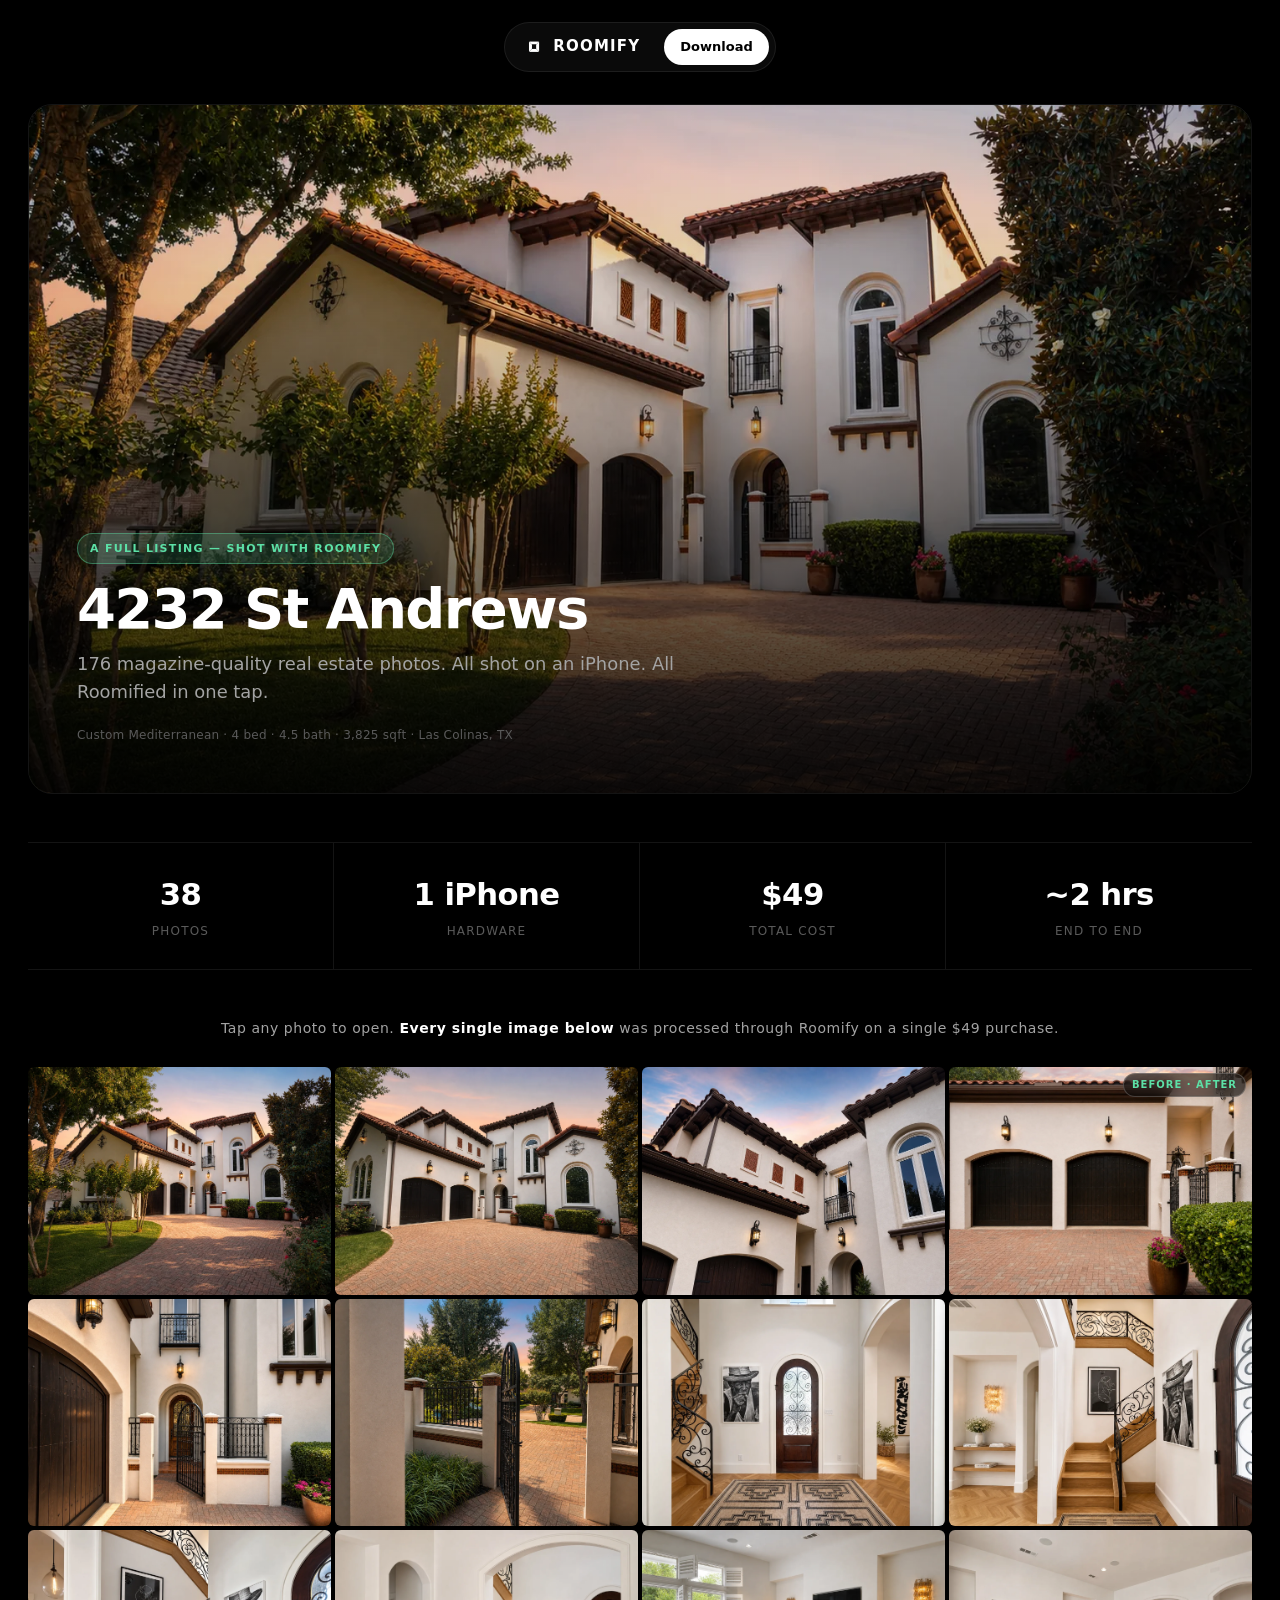
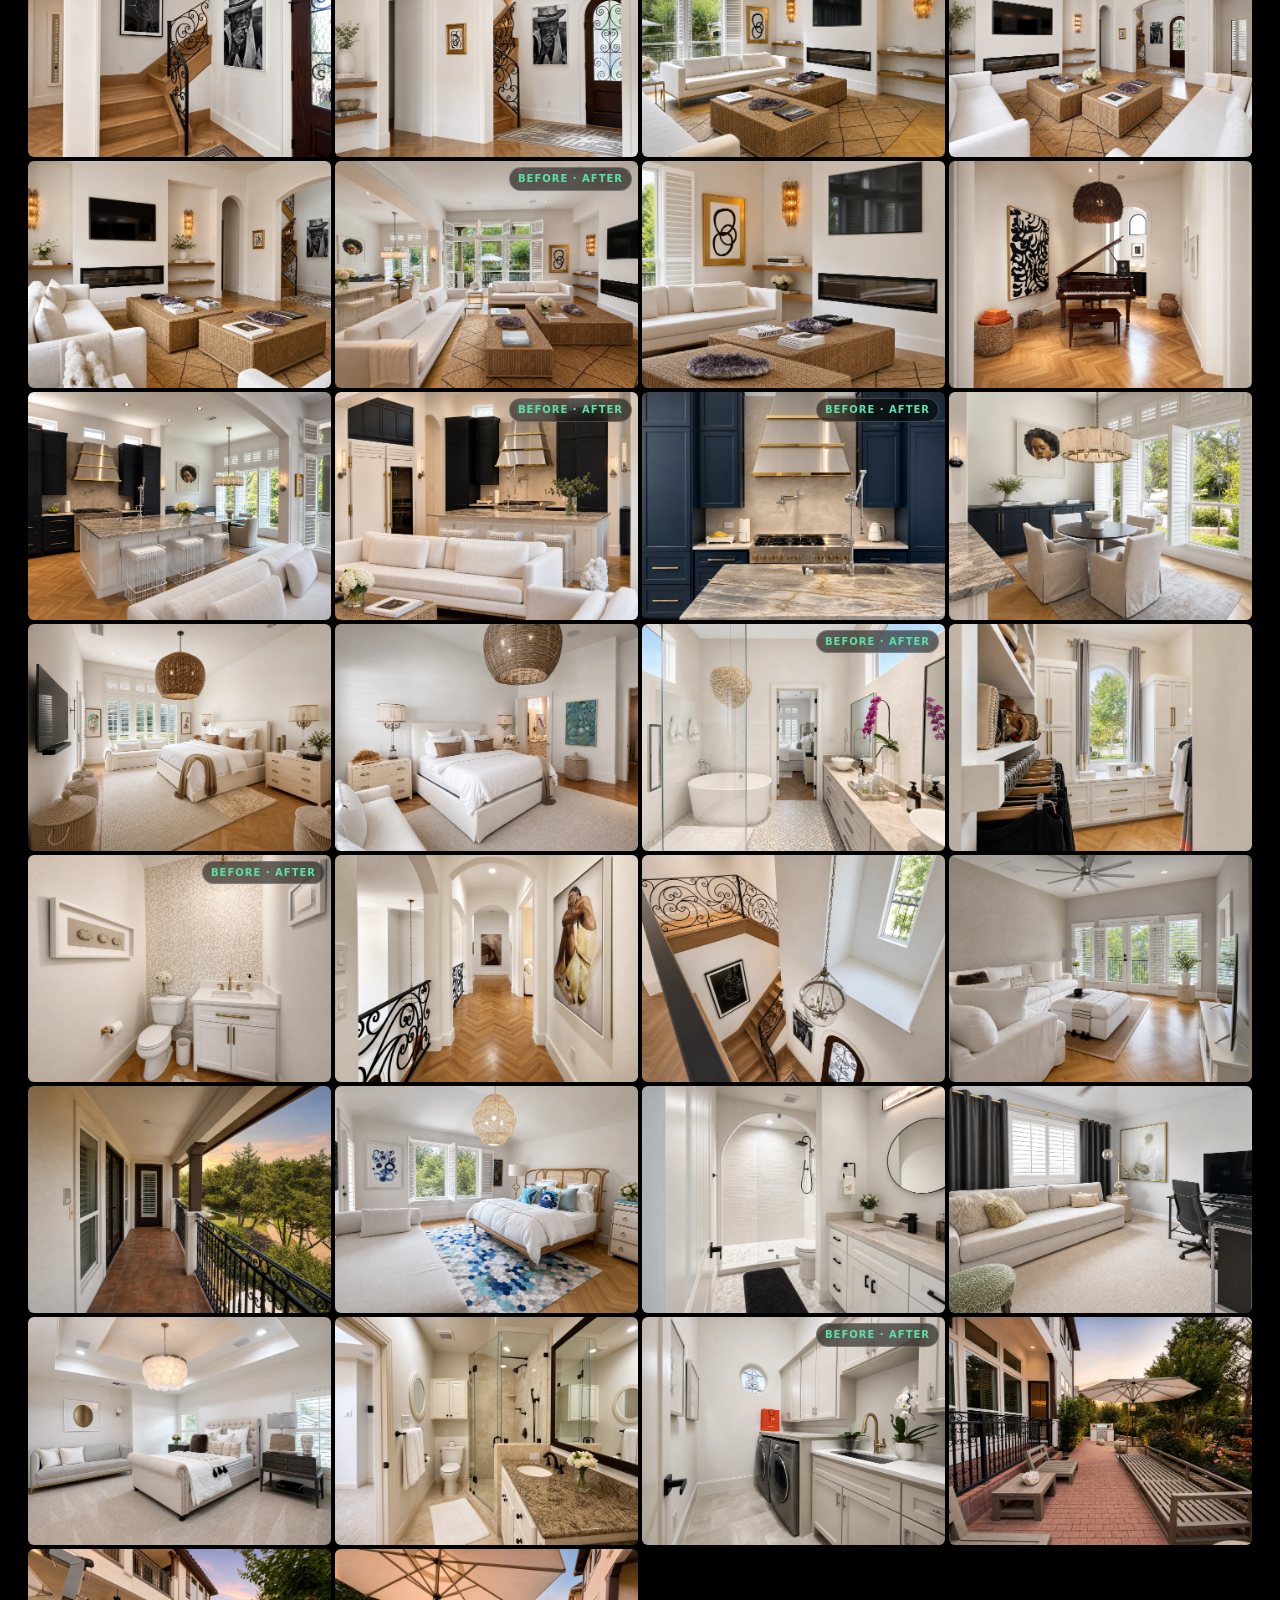
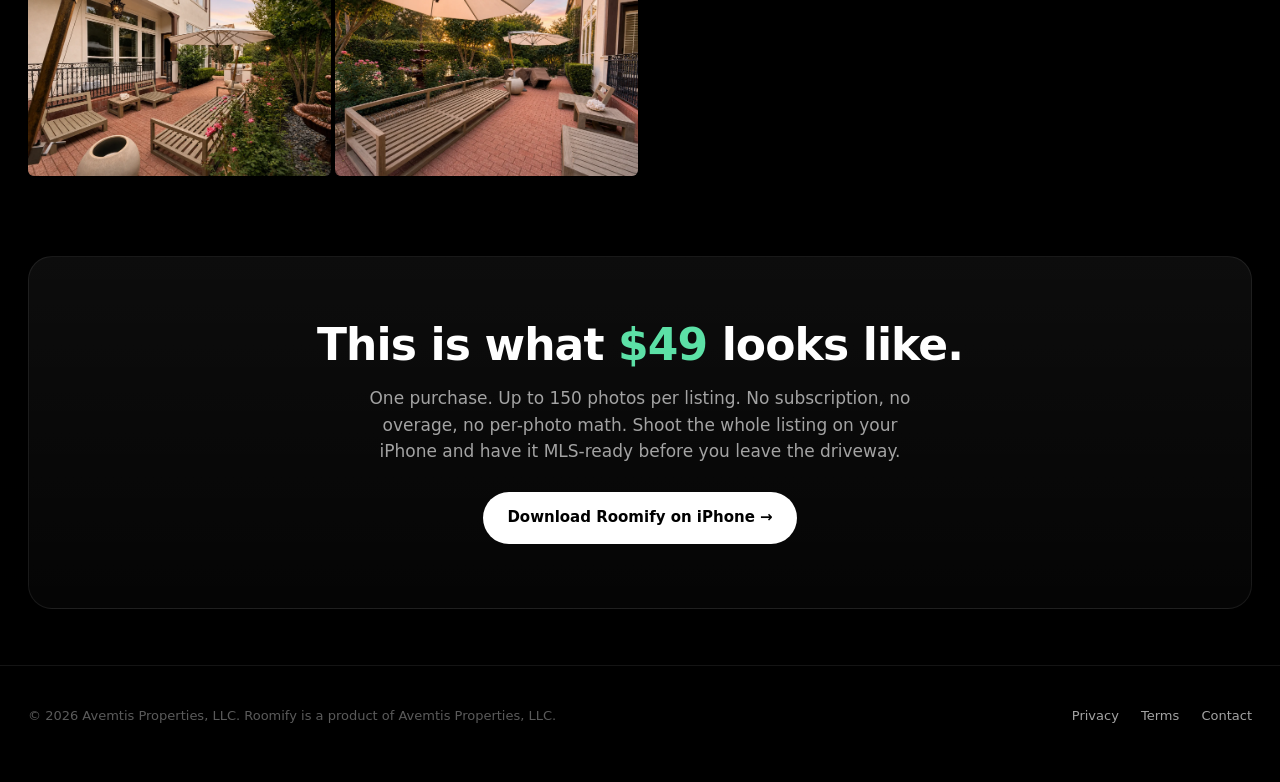
==== 4232-st-andrews.html @ d2cc0145 "4232 St Andrews hero → IMG_0754 (first exterior, daytime)" ====
<!doctype html>
<html lang="en">
<head>
<meta charset="utf-8" />
<meta name="viewport" content="width=device-width, initial-scale=1, viewport-fit=cover" />
<title>4232 St Andrews — A full listing shot with Roomify</title>
<meta name="description" content="38 magazine-quality real estate photos of 4232 St Andrews Boulevard in Las Colinas, Texas — all shot on an iPhone and Roomified in one tap." />
<link rel="icon" type="image/png" sizes="192x192" href="/favicon.png" />
<link rel="apple-touch-icon" sizes="180x180" href="/apple-touch-icon.png" />

<style>
  :root {
    --bg: #000000;
    --bg-card: #0c0c0c;
    --text: #ffffff;
    --text-muted: #a3a3a3;
    --text-subtle: #5a5a5a;
    --border: rgba(255, 255, 255, 0.08);
    --accent: #5ce0a6;
  }
  * { box-sizing: border-box; margin: 0; padding: 0; }
  html, body {
    background: var(--bg);
    color: var(--text);
    font-family: -apple-system, BlinkMacSystemFont, "SF Pro Text", "Helvetica Neue", system-ui, sans-serif;
    -webkit-font-smoothing: antialiased;
    line-height: 1.55;
  }
  .container { max-width: 1280px; margin: 0 auto; padding: 0 28px; }

  .nav-wrap { padding-top: 22px; display: flex; justify-content: center; }
  .nav-pill {
    display: inline-flex; align-items: center; gap: 24px;
    padding: 6px 6px 6px 18px;
    background: rgba(15, 15, 15, 0.7);
    border: 1px solid var(--border);
    border-radius: 999px;
    backdrop-filter: blur(24px);
    -webkit-backdrop-filter: blur(24px);
  }
  .brand {
    display: inline-flex; align-items: center; gap: 8px;
    font-size: 15px; font-weight: 700; letter-spacing: 0.08em;
    color: var(--text); text-decoration: none;
  }
  .brand img { width: 22px; height: 22px; display: block; }
  .nav-cta {
    background: var(--text); color: #000;
    text-decoration: none; font-size: 13px; font-weight: 600;
    padding: 8px 16px; border-radius: 999px;
    transition: opacity 0.15s ease;
  }
  .nav-cta:hover { opacity: 0.85; }

  /* Hero */
  .hero {
    position: relative;
    margin-top: 32px;
    border-radius: 24px;
    overflow: hidden;
    border: 1px solid var(--border);
  }
  .hero-image {
    width: 100%;
    aspect-ratio: 16 / 9;
    object-fit: cover;
    display: block;
  }
  .hero-overlay {
    position: absolute;
    inset: 0;
    background: linear-gradient(180deg, rgba(0,0,0,0.10) 30%, rgba(0,0,0,0.90) 100%);
    display: flex;
    flex-direction: column;
    justify-content: flex-end;
    padding: 48px;
  }
  .hero-badge {
    display: inline-flex;
    align-items: center;
    gap: 6px;
    padding: 6px 12px;
    background: rgba(92, 224, 166, 0.15);
    border: 1px solid rgba(92, 224, 166, 0.4);
    border-radius: 999px;
    font-size: 11px;
    font-weight: 700;
    letter-spacing: 0.12em;
    color: var(--accent);
    margin-bottom: 16px;
    width: max-content;
    text-transform: uppercase;
  }
  .hero h1 {
    font-size: clamp(32px, 5vw, 56px);
    font-weight: 700;
    letter-spacing: -0.03em;
    line-height: 1.05;
    margin-bottom: 12px;
  }
  .hero-sub {
    font-size: clamp(15px, 1.4vw, 18px);
    color: var(--text-muted);
    max-width: 640px;
    margin-bottom: 4px;
  }
  .hero-credit {
    font-size: 12px;
    color: var(--text-subtle);
    margin-top: 16px;
    letter-spacing: 0.02em;
  }

  /* Stats strip */
  .stats {
    display: grid;
    grid-template-columns: repeat(4, 1fr);
    gap: 0;
    margin: 48px 0;
    border-top: 1px solid var(--border);
    border-bottom: 1px solid var(--border);
  }
  .stat {
    padding: 28px 16px;
    text-align: center;
    border-right: 1px solid var(--border);
  }
  .stat:last-child { border-right: 0; }
  .stat-value {
    font-size: clamp(22px, 2.4vw, 32px);
    font-weight: 700;
    letter-spacing: -0.02em;
    margin-bottom: 4px;
  }
  .stat-label {
    font-size: 12px;
    color: var(--text-subtle);
    text-transform: uppercase;
    letter-spacing: 0.1em;
  }

  /* Intro line above the grid */
  .grid-intro {
    text-align: center;
    margin: 0 0 28px;
    color: var(--text-muted);
    font-size: 14px;
    letter-spacing: 0.04em;
  }
  .grid-intro strong { color: var(--text); }

  /* Photo grid — one big grid, no section dividers */
  .grid {
    display: grid;
    grid-template-columns: repeat(auto-fill, minmax(280px, 1fr));
    gap: 4px;
  }
  .photo {
    position: relative;
    overflow: hidden;
    border-radius: 6px;
    cursor: pointer;
    background: var(--bg-card);
  }
  .photo img {
    width: 100%;
    aspect-ratio: 4 / 3;
    object-fit: cover;
    display: block;
    transition: transform 0.4s ease;
  }
  .photo:hover img { transform: scale(1.03); }
  /* "Has paired before" badge — top-right corner, only on tiles whose
     after maps to a BEFORE in the manifest. Subtle but readable. */
  .photo .pair-badge {
    position: absolute;
    top: 6px;
    right: 6px;
    display: inline-flex;
    align-items: center;
    gap: 3px;
    padding: 3px 8px;
    background: rgba(0, 0, 0, 0.55);
    backdrop-filter: blur(10px);
    -webkit-backdrop-filter: blur(10px);
    border: 1px solid rgba(255, 255, 255, 0.20);
    border-radius: 999px;
    font-size: 10px;
    font-weight: 700;
    letter-spacing: 0.10em;
    color: var(--accent);
    text-transform: uppercase;
    pointer-events: none;
  }

  /* Lightbox side-by-side layout — each photo fills its 50% half of
     the viewport without arbitrary height caps. On desktop side-by-side;
     stacked top/bottom on mobile (handled in the @media block). */
  .lightbox-pair {
    display: flex;
    gap: 6px;
    width: 100vw;
    height: 100vh;
    padding: 12px 64px;        /* horizontal padding leaves room for prev/next */
    box-sizing: border-box;
    align-items: center;
    justify-content: center;
  }
  .lightbox-pair > .side {
    position: relative;
    flex: 1;
    min-width: 0;
    height: 100%;
    display: flex;
    align-items: center;
    justify-content: center;
    /* Defensive: prevents any oversized inner img from overflowing into
       its neighbor's half (the actual bug Jose hit). */
    overflow: hidden;
  }
  .lightbox-pair img {
    max-width: 100%;
    max-height: 100%;
    width: auto;
    height: auto;
    object-fit: contain;
    display: block;
  }
  .lightbox-pair .side-label {
    position: absolute;
    top: 24px;
    left: 50%;
    transform: translateX(-50%);
    padding: 5px 14px;
    border-radius: 999px;
    font-size: 11px;
    font-weight: 700;
    letter-spacing: 0.16em;
    text-transform: uppercase;
    background: rgba(0, 0, 0, 0.75);
    backdrop-filter: blur(10px);
    -webkit-backdrop-filter: blur(10px);
    border: 1px solid rgba(255, 255, 255, 0.18);
    z-index: 2;
  }
  .lightbox-pair .side-label.before { color: #FFD56C; }
  .lightbox-pair .side-label.after  { color: var(--accent); }

  /* CTA bottom card */
  .closing-card {
    margin: 80px 0 56px;
    padding: 64px 32px;
    border-radius: 24px;
    background: linear-gradient(180deg, rgba(255,255,255,0.05) 0%, rgba(255,255,255,0.02) 100%);
    border: 1px solid var(--border);
    text-align: center;
  }
  .closing-card h2 {
    font-size: clamp(28px, 3.6vw, 44px);
    font-weight: 700;
    letter-spacing: -0.02em;
    line-height: 1.1;
    margin-bottom: 16px;
  }
  .closing-card p {
    color: var(--text-muted);
    font-size: 17px;
    max-width: 560px;
    margin: 0 auto 28px;
  }
  .closing-card .price { color: var(--accent); }
  .closing-card .download-btn {
    display: inline-flex;
    align-items: center;
    gap: 10px;
    padding: 14px 24px;
    background: var(--text);
    color: #000;
    border-radius: 999px;
    text-decoration: none;
    font-weight: 600;
    font-size: 15px;
    transition: opacity 0.15s ease;
  }
  .closing-card .download-btn:hover { opacity: 0.88; }

  /* Lightbox */
  .lightbox {
    position: fixed;
    inset: 0;
    background: rgba(0, 0, 0, 0.96);
    z-index: 100;
    display: none;
    align-items: center;
    justify-content: center;
    flex-direction: column;
  }
  .lightbox.open { display: flex; }
  /* Scoped to the single-image #lightbox-img only — without this scoping
     the rule also applied to the imgs inside .lightbox-pair, forcing them
     to render at up to 96vw / 86vh which then overflowed their flex side
     and visually occluded the other image. */
  .lightbox > img {
    max-width: 96vw;
    max-height: 86vh;
    object-fit: contain;
    display: block;
  }
  .lightbox-close {
    position: absolute;
    top: 16px;
    right: 16px;
    width: 40px;
    height: 40px;
    border-radius: 50%;
    background: rgba(255, 255, 255, 0.12);
    border: 0;
    color: var(--text);
    font-size: 24px;
    cursor: pointer;
    line-height: 40px;
    text-align: center;
  }
  .lightbox-nav {
    position: absolute;
    top: 50%;
    transform: translateY(-50%);
    width: 48px;
    height: 48px;
    border-radius: 50%;
    background: rgba(255, 255, 255, 0.12);
    border: 0;
    color: var(--text);
    font-size: 24px;
    cursor: pointer;
    line-height: 48px;
    text-align: center;
  }
  .lightbox-prev { left: 16px; }
  .lightbox-next { right: 16px; }
  .lightbox-counter {
    position: absolute;
    bottom: 24px;
    left: 50%;
    transform: translateX(-50%);
    color: var(--text-subtle);
    font-size: 13px;
    letter-spacing: 0.04em;
  }

  /* Footer */
  footer {
    padding: 40px 0 56px;
    border-top: 1px solid var(--border);
    color: var(--text-subtle);
    font-size: 13px;
    margin-top: 32px;
  }
  .footer-row {
    display: flex;
    justify-content: space-between;
    align-items: center;
    flex-wrap: wrap;
    gap: 16px;
  }
  footer a {
    color: var(--text-muted);
    text-decoration: none;
    margin-left: 18px;
    transition: color 0.15s ease;
  }
  footer a:hover { color: var(--text); }
  footer a:first-of-type { margin-left: 0; }

  @media (max-width: 720px) {
    .container { padding: 0 16px; }
    .hero-overlay { padding: 24px; }
    .stats { grid-template-columns: repeat(2, 1fr); }
    .stat:nth-child(2) { border-right: 0; }
    .stat:nth-child(1), .stat:nth-child(2) { border-bottom: 1px solid var(--border); }
    .grid { grid-template-columns: 1fr 1fr; gap: 2px; }
    /* Stack the lightbox pair on mobile — side-by-side would be too narrow.
       Each photo gets ~half the screen height. */
    .lightbox-pair {
      flex-direction: column;
      gap: 4px;
      padding: 12px 12px;
    }
    .lightbox-pair > .side {
      height: 50%;
      width: 100%;
    }
    .lightbox-pair .side-label { top: 12px; }
    .closing-card { padding: 40px 20px; }
    .footer-row { flex-direction: column; align-items: flex-start; }
    footer a { margin-left: 0; margin-right: 14px; }
  }
</style>
</head>
<body>

<div class="nav-wrap container">
  <nav class="nav-pill">
    <a class="brand" href="/">
      <img src="/assets/logo-white.png" alt="" />
      ROOMIFY
    </a>
    <a class="nav-cta" href="/#download">Download</a>
  </nav>
</div>

<main class="container">

  <section class="hero">
    <img class="hero-image" src="/assets/4232-st-andrews/IMG_0754.webp" alt="4232 St Andrews — Mediterranean front exterior, shot on iPhone and Roomified" />
    <div class="hero-overlay">
      <span class="hero-badge">A full listing — shot with Roomify</span>
      <h1>4232 St Andrews</h1>
      <p class="hero-sub">176 magazine-quality real estate photos. All shot on an iPhone. All Roomified in one tap.</p>
      <p class="hero-credit">
        Custom Mediterranean &middot; 4 bed &middot; 4.5 bath &middot; 3,825 sqft &middot; Las Colinas, TX
      </p>
    </div>
  </section>

  <section class="stats">
    <div class="stat">
      <div class="stat-value">38</div>
      <div class="stat-label">Photos</div>
    </div>
    <div class="stat">
      <div class="stat-value">1 iPhone</div>
      <div class="stat-label">Hardware</div>
    </div>
    <div class="stat">
      <div class="stat-value">$49</div>
      <div class="stat-label">Total cost</div>
    </div>
    <div class="stat">
      <div class="stat-value">~2 hrs</div>
      <div class="stat-label">End to end</div>
    </div>
  </section>

  <p class="grid-intro">
    Tap any photo to open. <strong>Every single image below</strong> was processed through Roomify on a single $49 purchase.
  </p>

  <div class="grid" id="photo-grid"></div>

  <section class="closing-card">
    <h2>This is what <span class="price">$49</span> looks like.</h2>
    <p>One purchase. Up to 150 photos per listing. No subscription, no overage, no per-photo math. Shoot the whole listing on your iPhone and have it MLS-ready before you leave the driveway.</p>
    <a href="/#download" class="download-btn">Download Roomify on iPhone &rarr;</a>
  </section>

</main>

<div class="lightbox" id="lightbox" role="dialog" aria-hidden="true">
  <button class="lightbox-close" aria-label="Close" onclick="closeLightbox()">&times;</button>
  <button class="lightbox-nav lightbox-prev" aria-label="Previous" onclick="navLightbox(-1)">&lsaquo;</button>
  <!-- Single-image view (no paired before) -->
  <img id="lightbox-img" src="" alt="" />
  <!-- Pair view (before + after side-by-side / stacked on mobile) -->
  <div class="lightbox-pair" id="lightbox-pair" style="display:none;">
    <div class="side"><span class="side-label before">Before</span><img id="lightbox-before" src="" alt="" /></div>
    <div class="side"><span class="side-label after">After</span><img id="lightbox-after" src="" alt="" /></div>
  </div>
  <button class="lightbox-nav lightbox-next" aria-label="Next" onclick="navLightbox(1)">&rsaquo;</button>
  <div class="lightbox-counter" id="lightbox-counter">1 / 38</div>
</div>

<footer>
  <div class="container footer-row">
    <div>&copy; 2026 Avemtis Properties, LLC. Roomify is a product of Avemtis Properties, LLC.</div>
    <div>
      <a href="/privacy.html">Privacy</a>
      <a href="/terms.html">Terms</a>
      <a href="mailto:support@roomifyapp.ai">Contact</a>
    </div>
  </div>
</footer>

<script>
  /* Photos are loaded from a manifest so we can swap the list later
     without editing 38 inline tags. Order = the listing photographer's
     natural capture sequence, which roughly maps to a spatial walk. */
  const PHOTOS = ["/assets/4232-st-andrews/IMG_0754.webp", "/assets/4232-st-andrews/IMG_0752.webp", "/assets/4232-st-andrews/IMG_0774.webp", "/assets/4232-st-andrews/IMG_0775.webp", "/assets/4232-st-andrews/IMG_0750.webp", "/assets/4232-st-andrews/IMG_0749.webp", "/assets/4232-st-andrews/IMG_0748.webp", "/assets/4232-st-andrews/IMG_0632.webp", "/assets/4232-st-andrews/IMG_0713.webp", "/assets/4232-st-andrews/IMG_0636.webp", "/assets/4232-st-andrews/IMG_0644.webp", "/assets/4232-st-andrews/IMG_0633.webp", "/assets/4232-st-andrews/IMG_0642.webp", "/assets/4232-st-andrews/IMG_0780.webp", "/assets/4232-st-andrews/IMG_0647.webp", "/assets/4232-st-andrews/IMG_0712.webp", "/assets/4232-st-andrews/IMG_0689.webp", "/assets/4232-st-andrews/IMG_0613.webp", "/assets/4232-st-andrews/IMG_0610.webp", "/assets/4232-st-andrews/IMG_0692.webp", "/assets/4232-st-andrews/IMG_0649.webp", "/assets/4232-st-andrews/IMG_0703.webp", "/assets/4232-st-andrews/IMG_0625.webp", "/assets/4232-st-andrews/IMG_0628.webp", "/assets/4232-st-andrews/IMG_0619.webp", "/assets/4232-st-andrews/IMG_0715.webp", "/assets/4232-st-andrews/IMG_0746.webp", "/assets/4232-st-andrews/IMG_0726.webp", "/assets/4232-st-andrews/IMG_0721.webp", "/assets/4232-st-andrews/IMG_0718.webp", "/assets/4232-st-andrews/IMG_0717.webp", "/assets/4232-st-andrews/IMG_0734.webp", "/assets/4232-st-andrews/IMG_0737.webp", "/assets/4232-st-andrews/IMG_0741.webp", "/assets/4232-st-andrews/IMG_0673.webp", "/assets/4232-st-andrews/IMG_0612.webp", "/assets/4232-st-andrews/IMG_0676.webp", "/assets/4232-st-andrews/IMG_0621.webp"];

  // Map of AFTER filename (last path segment) → BEFORE URL. Photos in this
  // map render a "Before/After" badge on their grid tile and open the
  // side-by-side lightbox layout when clicked. Photos NOT in the map open
  // in the standard single-image lightbox (current behavior).
  //
  // 7 confirmed pairs from the 4232 St Andrews shoot. Each verified by eye
  // against the camera-roll befores. More pairs not possible for this
  // listing: the in-app camera shots' originals were lost before the
  // camera-roll-save fix shipped.
  const PAIRS = {
    'IMG_0610.webp': '/assets/4232-st-andrews/befores/IMG_0540.webp', // kitchen stove + hood
    'IMG_0613.webp': '/assets/4232-st-andrews/befores/IMG_0539.webp', // kitchen island from sofa
    'IMG_0673.webp': '/assets/4232-st-andrews/befores/IMG_0545.webp', // laundry room
    'IMG_0775.webp': '/assets/4232-st-andrews/befores/IMG_0512.webp', // garages: day → twilight
    'IMG_0780.webp': '/assets/4232-st-andrews/befores/IMG_0517.webp', // main living room wide
    'IMG_0625.webp': '/assets/4232-st-andrews/befores/IMG_0535.webp', // primary bathroom
    'IMG_0619.webp': '/assets/4232-st-andrews/befores/IMG_0537.webp', // powder room
  };

  function getBeforeFor(afterUrl) {
    const segs = afterUrl.split('/');
    const filename = segs[segs.length - 1];
    return PAIRS[filename] || null;
  }

  const grid = document.getElementById('photo-grid');
  PHOTOS.forEach((src, idx) => {
    const wrap = document.createElement('div');
    wrap.className = 'photo';
    wrap.addEventListener('click', () => openLightbox(idx));
    const img = document.createElement('img');
    img.loading = 'lazy';
    img.src = src;
    img.alt = '';
    wrap.appendChild(img);
    if (getBeforeFor(src)) {
      const badge = document.createElement('span');
      badge.className = 'pair-badge';
      badge.textContent = 'Before · After';
      wrap.appendChild(badge);
    }
    grid.appendChild(wrap);
  });

  let currentIdx = 0;
  function renderLightboxForIdx(idx) {
    const afterUrl = PHOTOS[idx];
    const beforeUrl = getBeforeFor(afterUrl);
    const singleImg = document.getElementById('lightbox-img');
    const pairEl   = document.getElementById('lightbox-pair');
    if (beforeUrl) {
      singleImg.style.display = 'none';
      pairEl.style.display = 'flex';
      document.getElementById('lightbox-before').src = beforeUrl;
      document.getElementById('lightbox-after').src  = afterUrl;
    } else {
      pairEl.style.display = 'none';
      singleImg.style.display = '';
      singleImg.src = afterUrl;
    }
    document.getElementById('lightbox-counter').textContent =
      `${idx + 1} / ${PHOTOS.length}`;
  }
  function openLightbox(idx) {
    currentIdx = idx;
    renderLightboxForIdx(idx);
    const lb = document.getElementById('lightbox');
    lb.classList.add('open');
    lb.setAttribute('aria-hidden', 'false');
    document.body.style.overflow = 'hidden';
  }
  function closeLightbox() {
    const lb = document.getElementById('lightbox');
    lb.classList.remove('open');
    lb.setAttribute('aria-hidden', 'true');
    document.body.style.overflow = '';
  }
  function navLightbox(delta) {
    currentIdx = (currentIdx + delta + PHOTOS.length) % PHOTOS.length;
    renderLightboxForIdx(currentIdx);
  }
  document.addEventListener('keydown', (e) => {
    if (!document.getElementById('lightbox').classList.contains('open')) return;
    if (e.key === 'Escape') closeLightbox();
    if (e.key === 'ArrowLeft') navLightbox(-1);
    if (e.key === 'ArrowRight') navLightbox(1);
  });
  document.getElementById('lightbox').addEventListener('click', (e) => {
    if (e.target.id === 'lightbox') closeLightbox();
  });
</script>

</body>
</html>
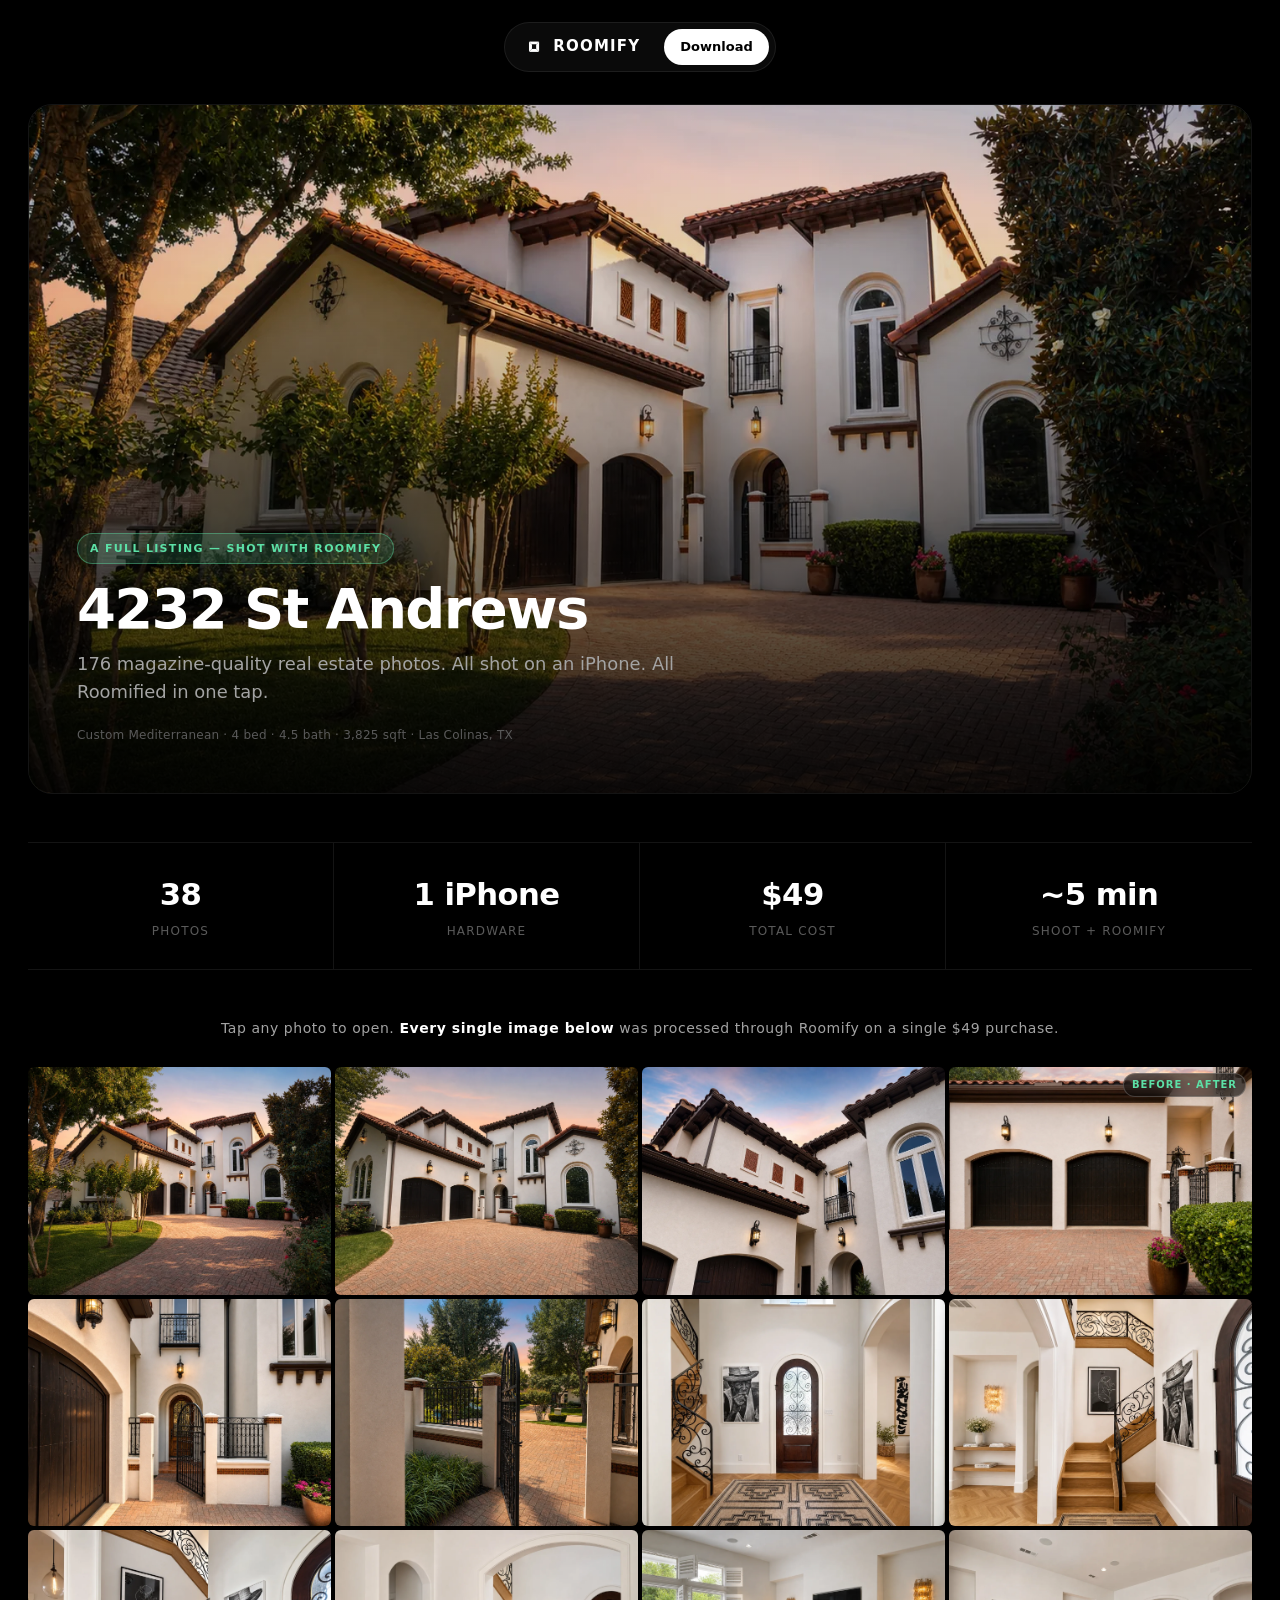
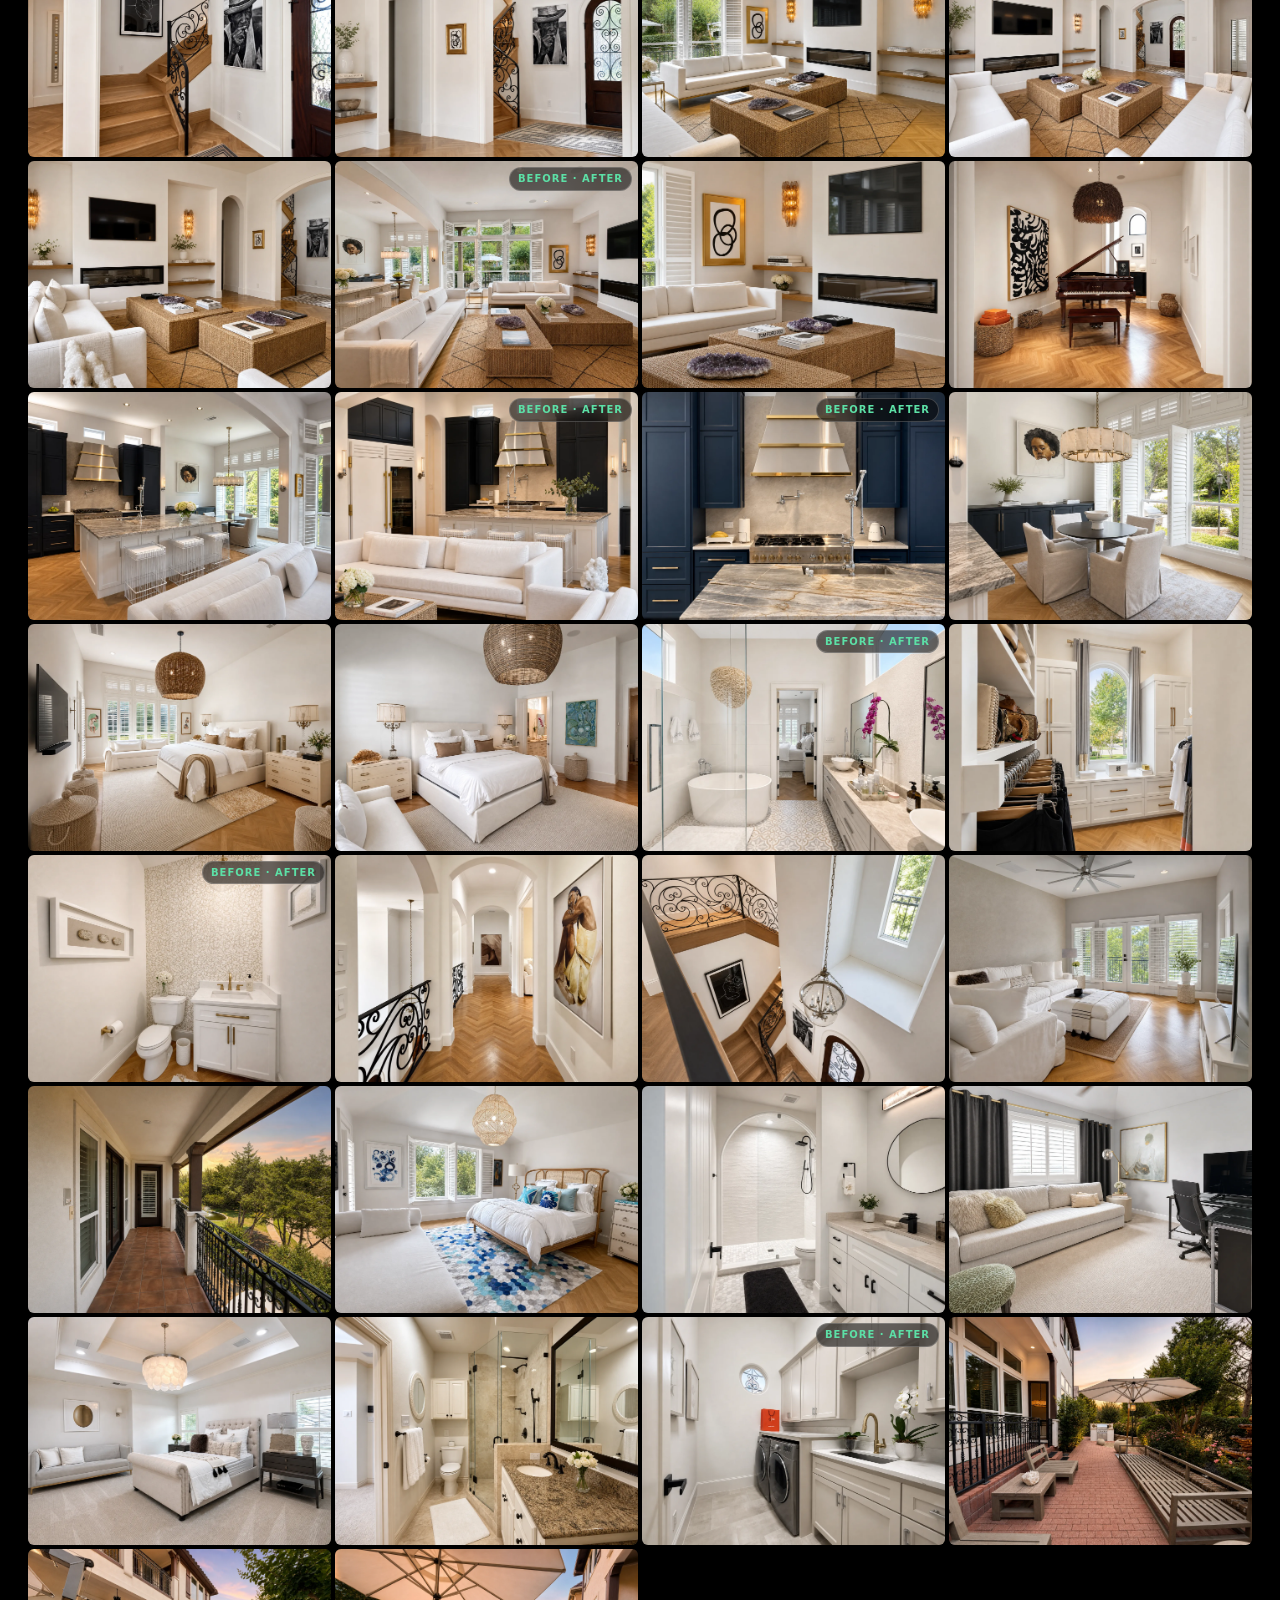
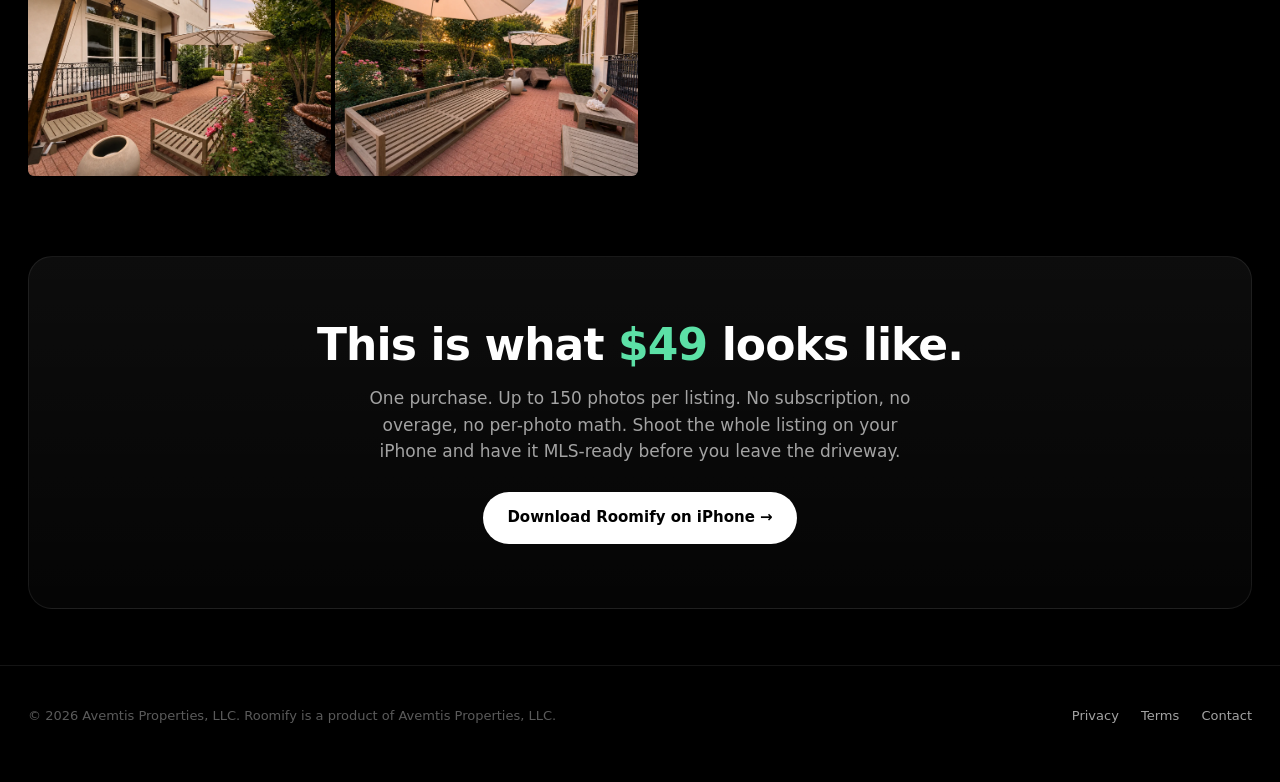
==== commit 5344b75e: "4232 St Andrews: fix time stat (2 hrs → 5 min)" ====
--- a/4232-st-andrews.html
+++ b/4232-st-andrews.html
@@ -437,8 +437,8 @@
       <div class="stat-label">Total cost</div>
     </div>
     <div class="stat">
-      <div class="stat-value">~2 hrs</div>
-      <div class="stat-label">End to end</div>
+      <div class="stat-value">~5 min</div>
+      <div class="stat-label">Shoot + Roomify</div>
     </div>
   </section>
 
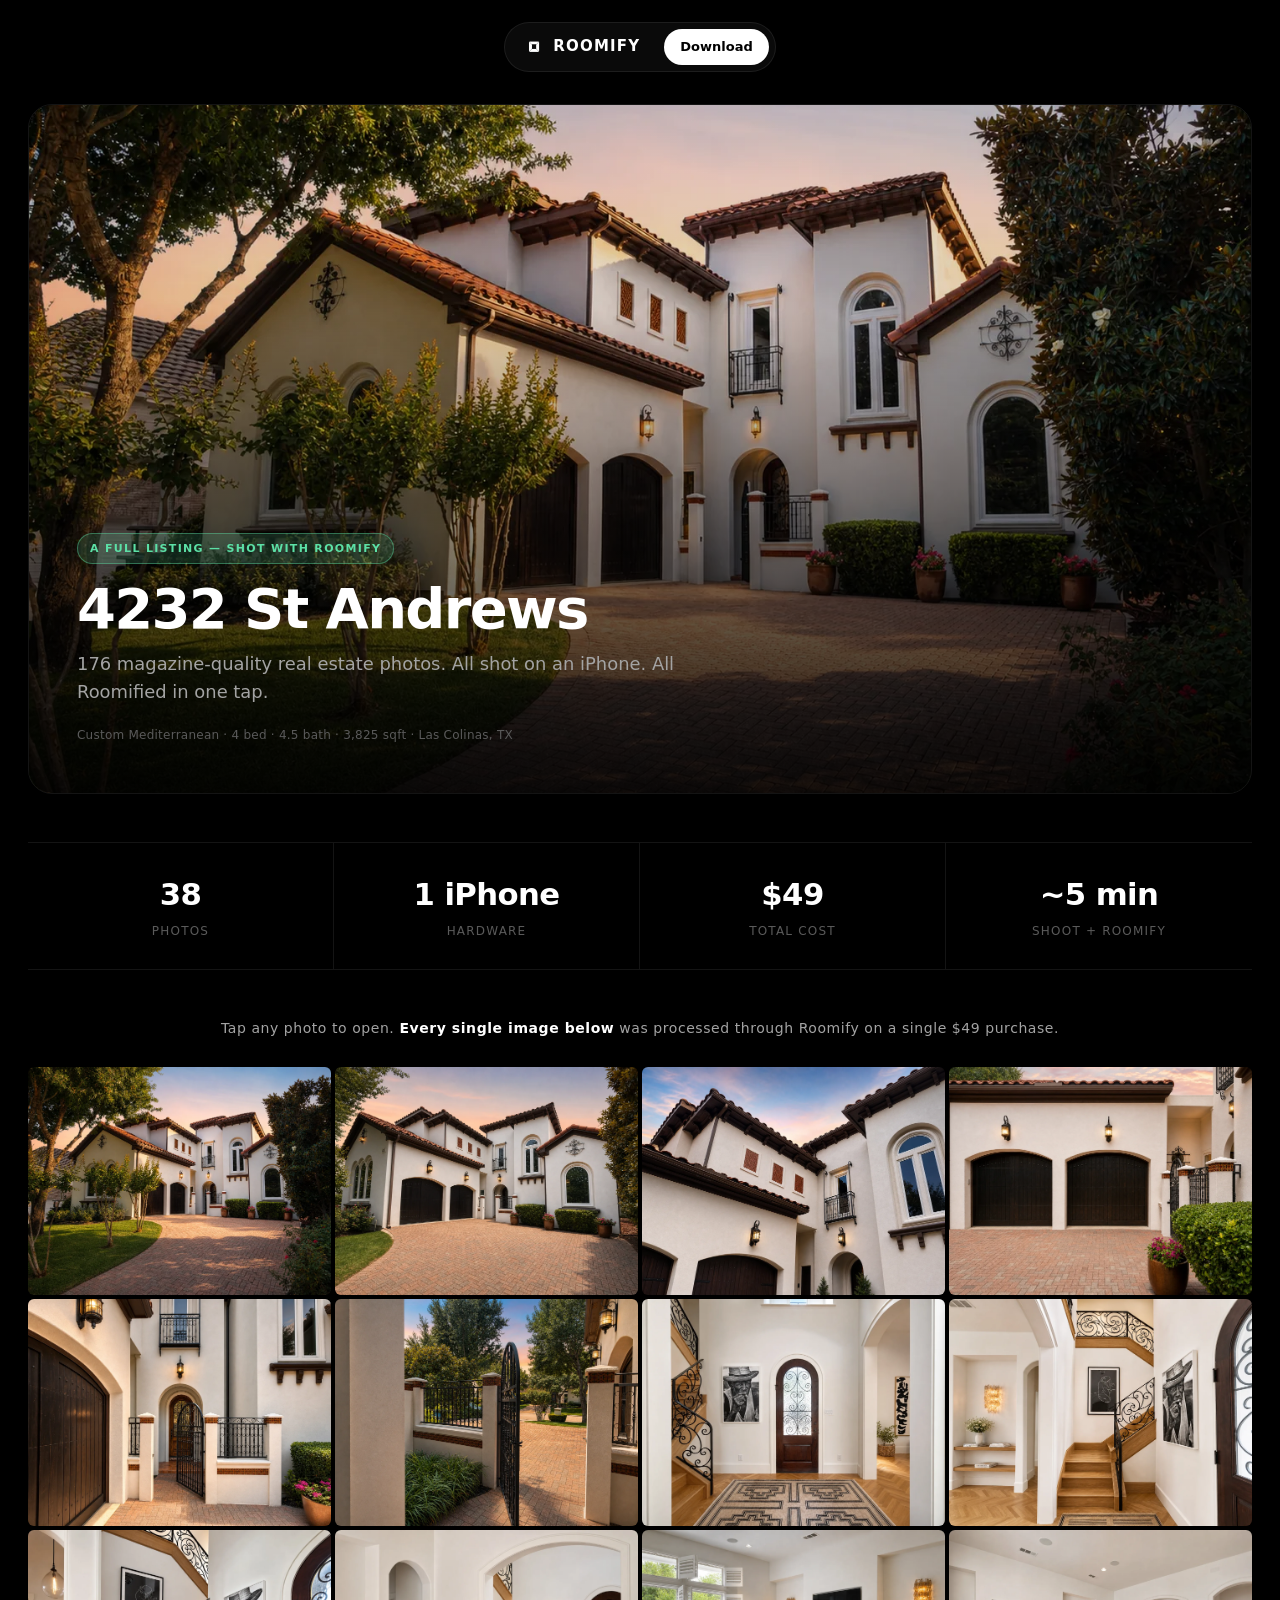
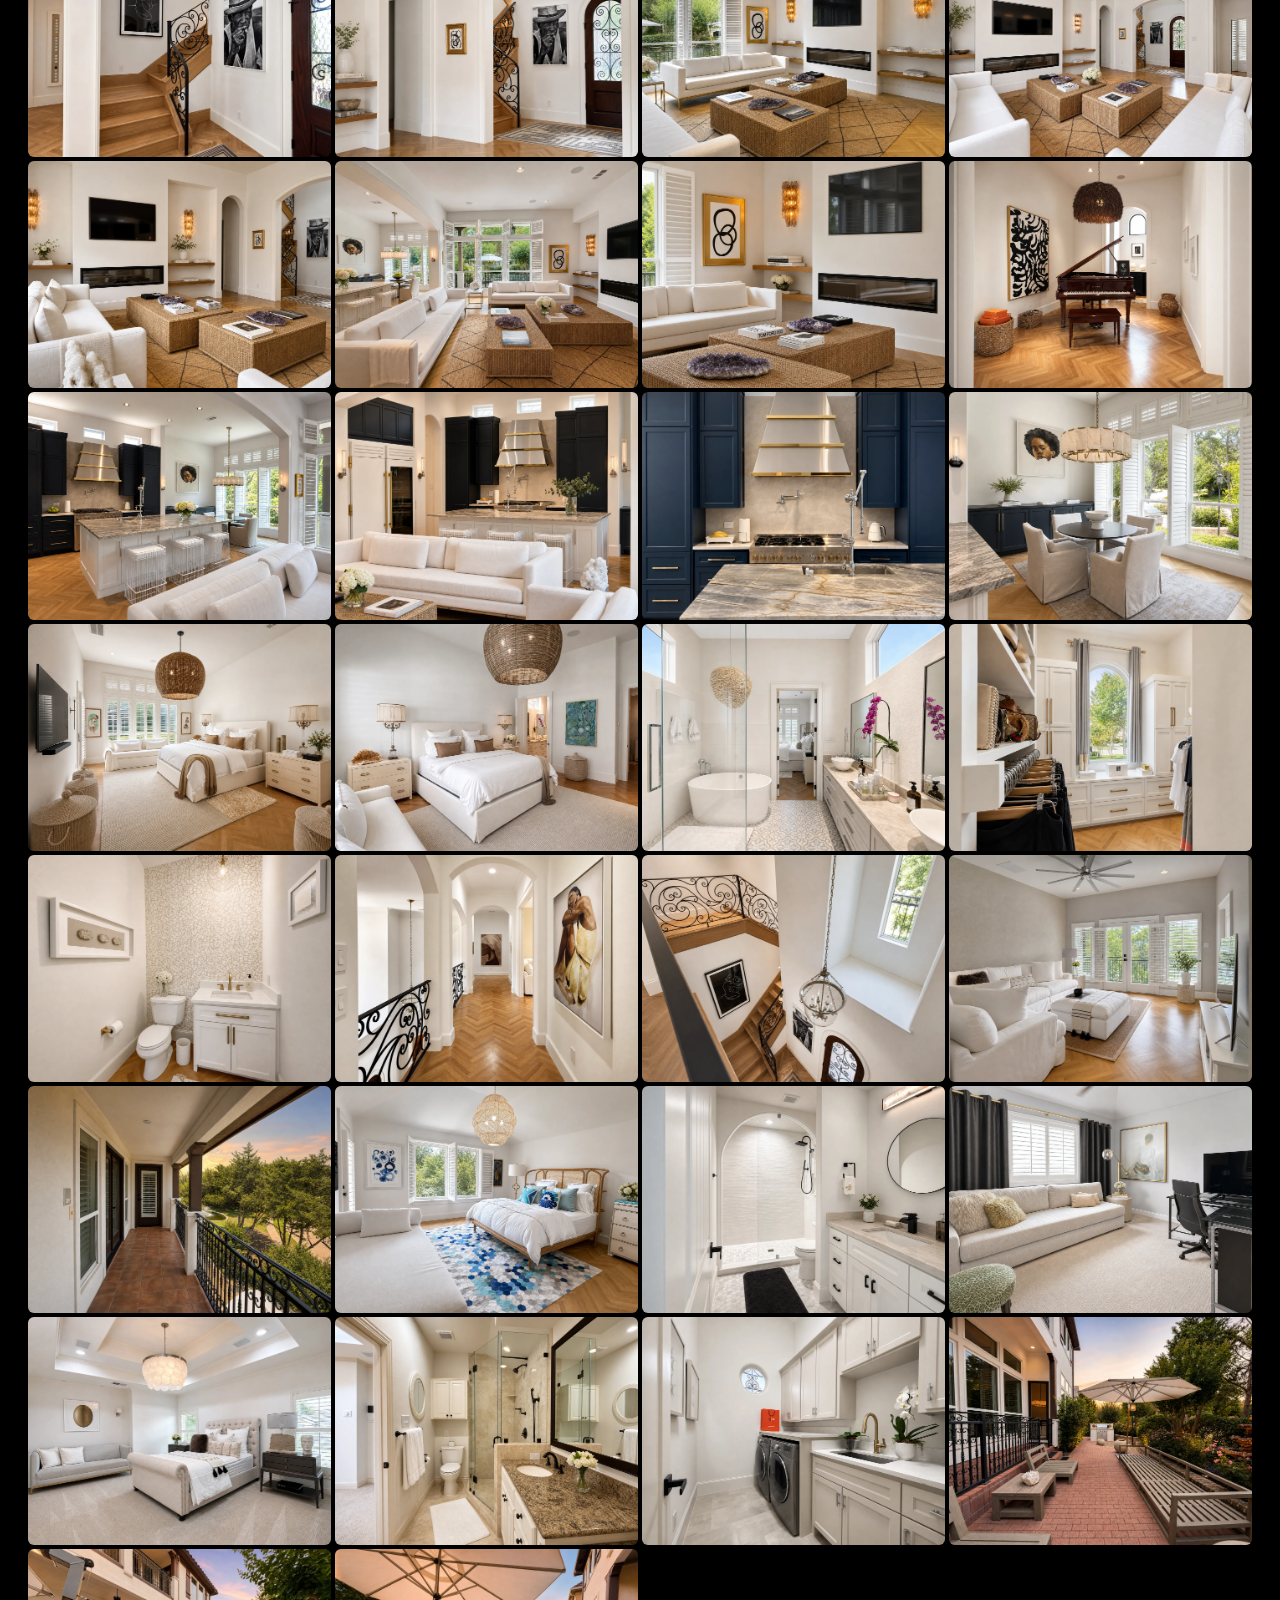
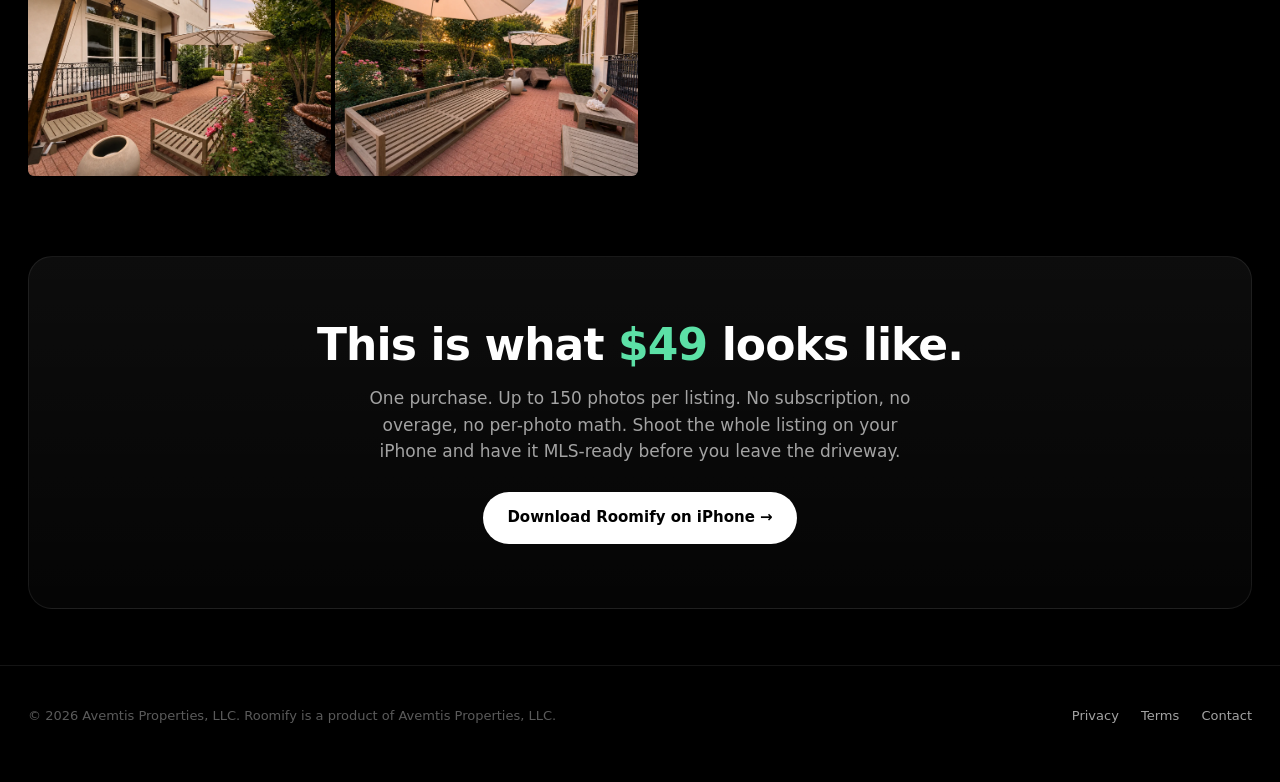
==== commit bf59911b: "4232 St Andrews: drop the partial before/after pairs Jose's call — partial coverage (7 of 38 tiles p" ====
--- a/4232-st-andrews.html
+++ b/4232-st-andrews.html
@@ -487,24 +487,12 @@
      natural capture sequence, which roughly maps to a spatial walk. */
   const PHOTOS = ["/assets/4232-st-andrews/IMG_0754.webp", "/assets/4232-st-andrews/IMG_0752.webp", "/assets/4232-st-andrews/IMG_0774.webp", "/assets/4232-st-andrews/IMG_0775.webp", "/assets/4232-st-andrews/IMG_0750.webp", "/assets/4232-st-andrews/IMG_0749.webp", "/assets/4232-st-andrews/IMG_0748.webp", "/assets/4232-st-andrews/IMG_0632.webp", "/assets/4232-st-andrews/IMG_0713.webp", "/assets/4232-st-andrews/IMG_0636.webp", "/assets/4232-st-andrews/IMG_0644.webp", "/assets/4232-st-andrews/IMG_0633.webp", "/assets/4232-st-andrews/IMG_0642.webp", "/assets/4232-st-andrews/IMG_0780.webp", "/assets/4232-st-andrews/IMG_0647.webp", "/assets/4232-st-andrews/IMG_0712.webp", "/assets/4232-st-andrews/IMG_0689.webp", "/assets/4232-st-andrews/IMG_0613.webp", "/assets/4232-st-andrews/IMG_0610.webp", "/assets/4232-st-andrews/IMG_0692.webp", "/assets/4232-st-andrews/IMG_0649.webp", "/assets/4232-st-andrews/IMG_0703.webp", "/assets/4232-st-andrews/IMG_0625.webp", "/assets/4232-st-andrews/IMG_0628.webp", "/assets/4232-st-andrews/IMG_0619.webp", "/assets/4232-st-andrews/IMG_0715.webp", "/assets/4232-st-andrews/IMG_0746.webp", "/assets/4232-st-andrews/IMG_0726.webp", "/assets/4232-st-andrews/IMG_0721.webp", "/assets/4232-st-andrews/IMG_0718.webp", "/assets/4232-st-andrews/IMG_0717.webp", "/assets/4232-st-andrews/IMG_0734.webp", "/assets/4232-st-andrews/IMG_0737.webp", "/assets/4232-st-andrews/IMG_0741.webp", "/assets/4232-st-andrews/IMG_0673.webp", "/assets/4232-st-andrews/IMG_0612.webp", "/assets/4232-st-andrews/IMG_0676.webp", "/assets/4232-st-andrews/IMG_0621.webp"];
 
-  // Map of AFTER filename (last path segment) → BEFORE URL. Photos in this
-  // map render a "Before/After" badge on their grid tile and open the
-  // side-by-side lightbox layout when clicked. Photos NOT in the map open
-  // in the standard single-image lightbox (current behavior).
-  //
-  // 7 confirmed pairs from the 4232 St Andrews shoot. Each verified by eye
-  // against the camera-roll befores. More pairs not possible for this
-  // listing: the in-app camera shots' originals were lost before the
-  // camera-roll-save fix shipped.
-  const PAIRS = {
-    'IMG_0610.webp': '/assets/4232-st-andrews/befores/IMG_0540.webp', // kitchen stove + hood
-    'IMG_0613.webp': '/assets/4232-st-andrews/befores/IMG_0539.webp', // kitchen island from sofa
-    'IMG_0673.webp': '/assets/4232-st-andrews/befores/IMG_0545.webp', // laundry room
-    'IMG_0775.webp': '/assets/4232-st-andrews/befores/IMG_0512.webp', // garages: day → twilight
-    'IMG_0780.webp': '/assets/4232-st-andrews/befores/IMG_0517.webp', // main living room wide
-    'IMG_0625.webp': '/assets/4232-st-andrews/befores/IMG_0535.webp', // primary bathroom
-    'IMG_0619.webp': '/assets/4232-st-andrews/befores/IMG_0537.webp', // powder room
-  };
+  // Pair viewer disabled for 4232 St Andrews — Jose chose "no before/afters
+  // beats a partial set." Most shots came from the in-app camera before the
+  // camera-roll-save fix shipped, so we never had clean pairs for them. The
+  // side-by-side rendering code stays in place (cheap, ~30 lines) so we can
+  // flip it back on for future listings just by adding entries here.
+  const PAIRS = {};
 
   function getBeforeFor(afterUrl) {
     const segs = afterUrl.split('/');
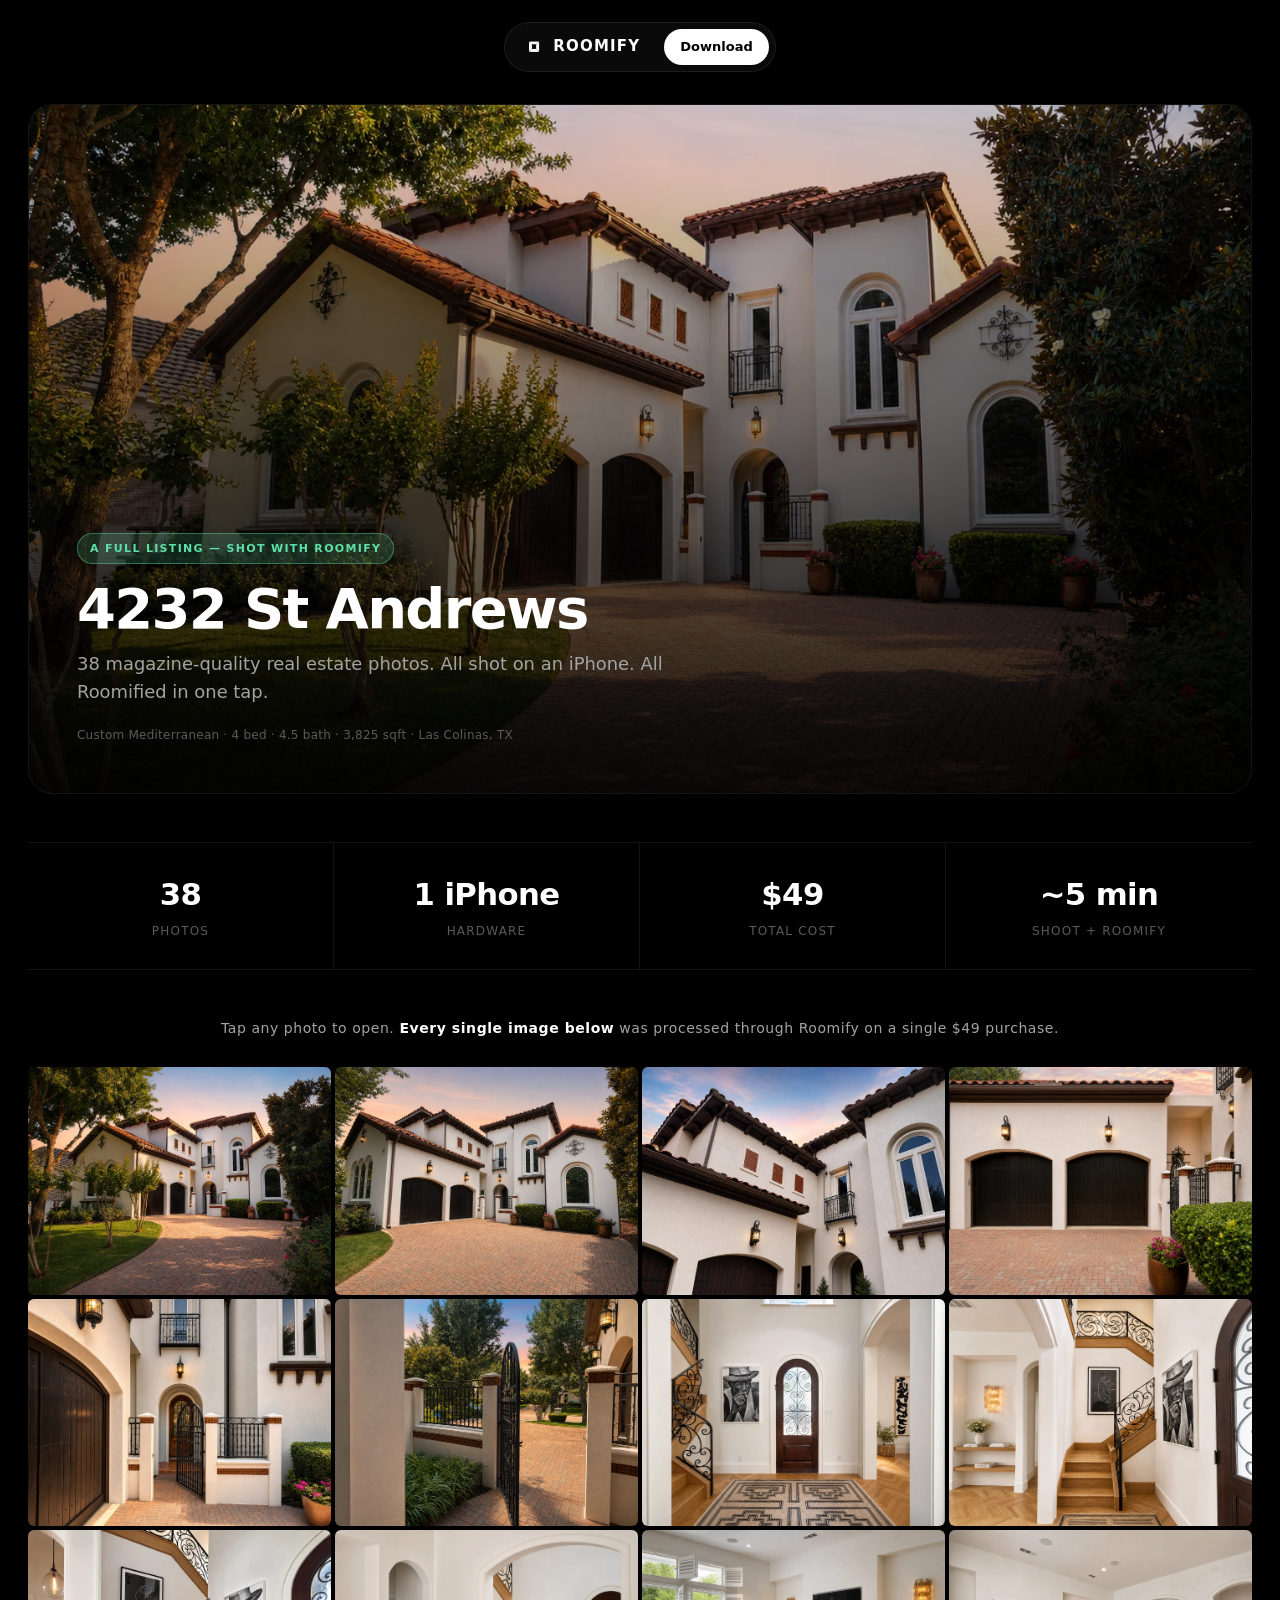
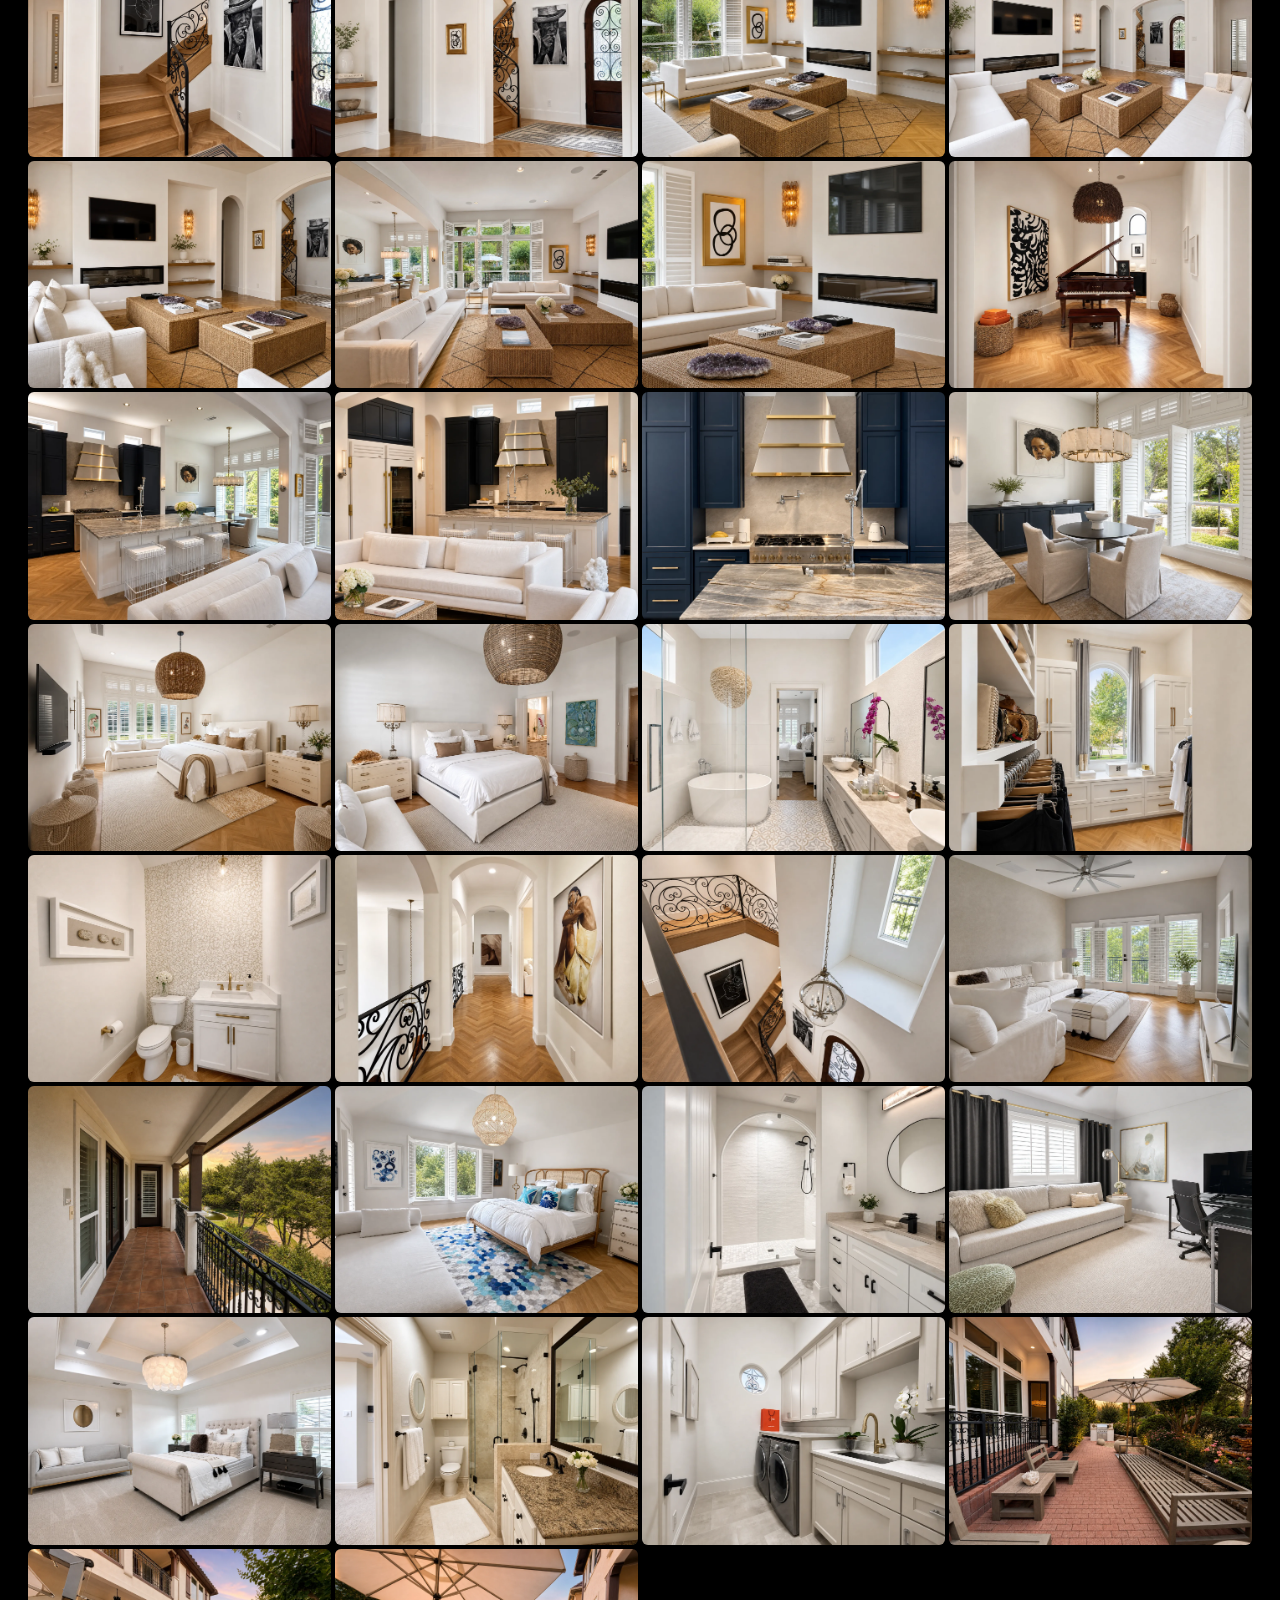
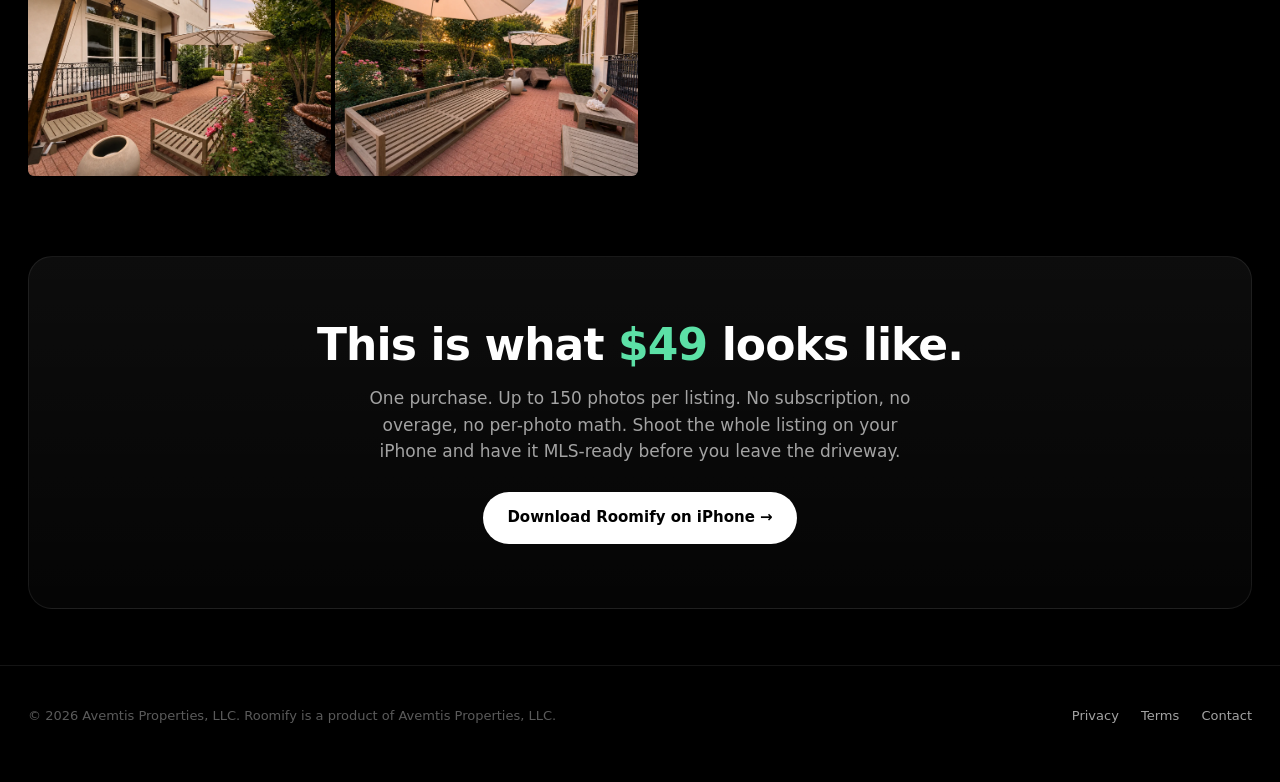
==== commit 4127ab57: "4232 showcase: fix stale 176 subtitle (→ 38) + stronger hero gradient The hero subtitle still said '" ====
--- a/4232-st-andrews.html
+++ b/4232-st-andrews.html
@@ -69,7 +69,10 @@
   .hero-overlay {
     position: absolute;
     inset: 0;
-    background: linear-gradient(180deg, rgba(0,0,0,0.10) 30%, rgba(0,0,0,0.90) 100%);
+    /* Stronger gradient so the text reads on bright daylight photos.
+       The old 0.10 → 0.90 only darkened the bottom; on a sun-lit
+       exterior the top half is too bright for white type. */
+    background: linear-gradient(180deg, rgba(0,0,0,0.05) 0%, rgba(0,0,0,0.55) 55%, rgba(0,0,0,0.92) 100%);
     display: flex;
     flex-direction: column;
     justify-content: flex-end;
@@ -416,7 +419,7 @@
     <div class="hero-overlay">
       <span class="hero-badge">A full listing — shot with Roomify</span>
       <h1>4232 St Andrews</h1>
-      <p class="hero-sub">176 magazine-quality real estate photos. All shot on an iPhone. All Roomified in one tap.</p>
+      <p class="hero-sub">38 magazine-quality real estate photos. All shot on an iPhone. All Roomified in one tap.</p>
       <p class="hero-credit">
         Custom Mediterranean &middot; 4 bed &middot; 4.5 bath &middot; 3,825 sqft &middot; Las Colinas, TX
       </p>
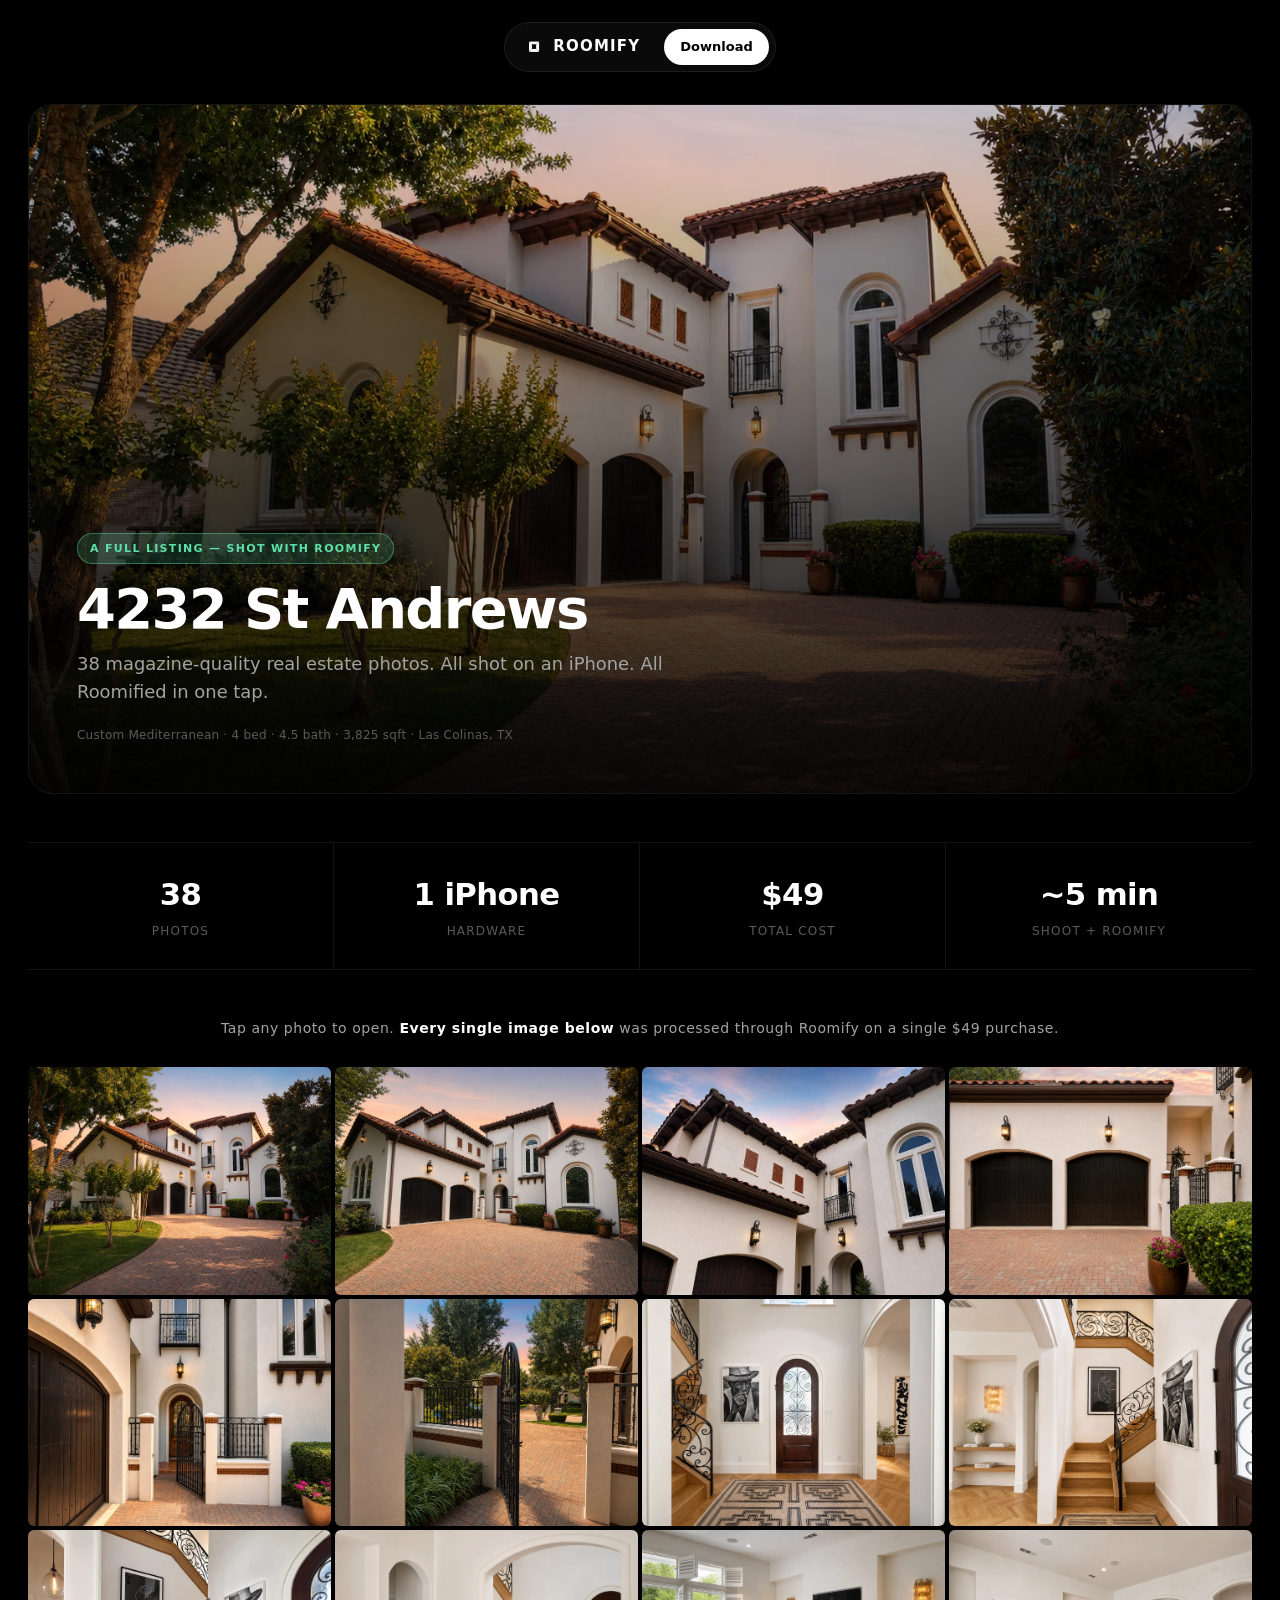
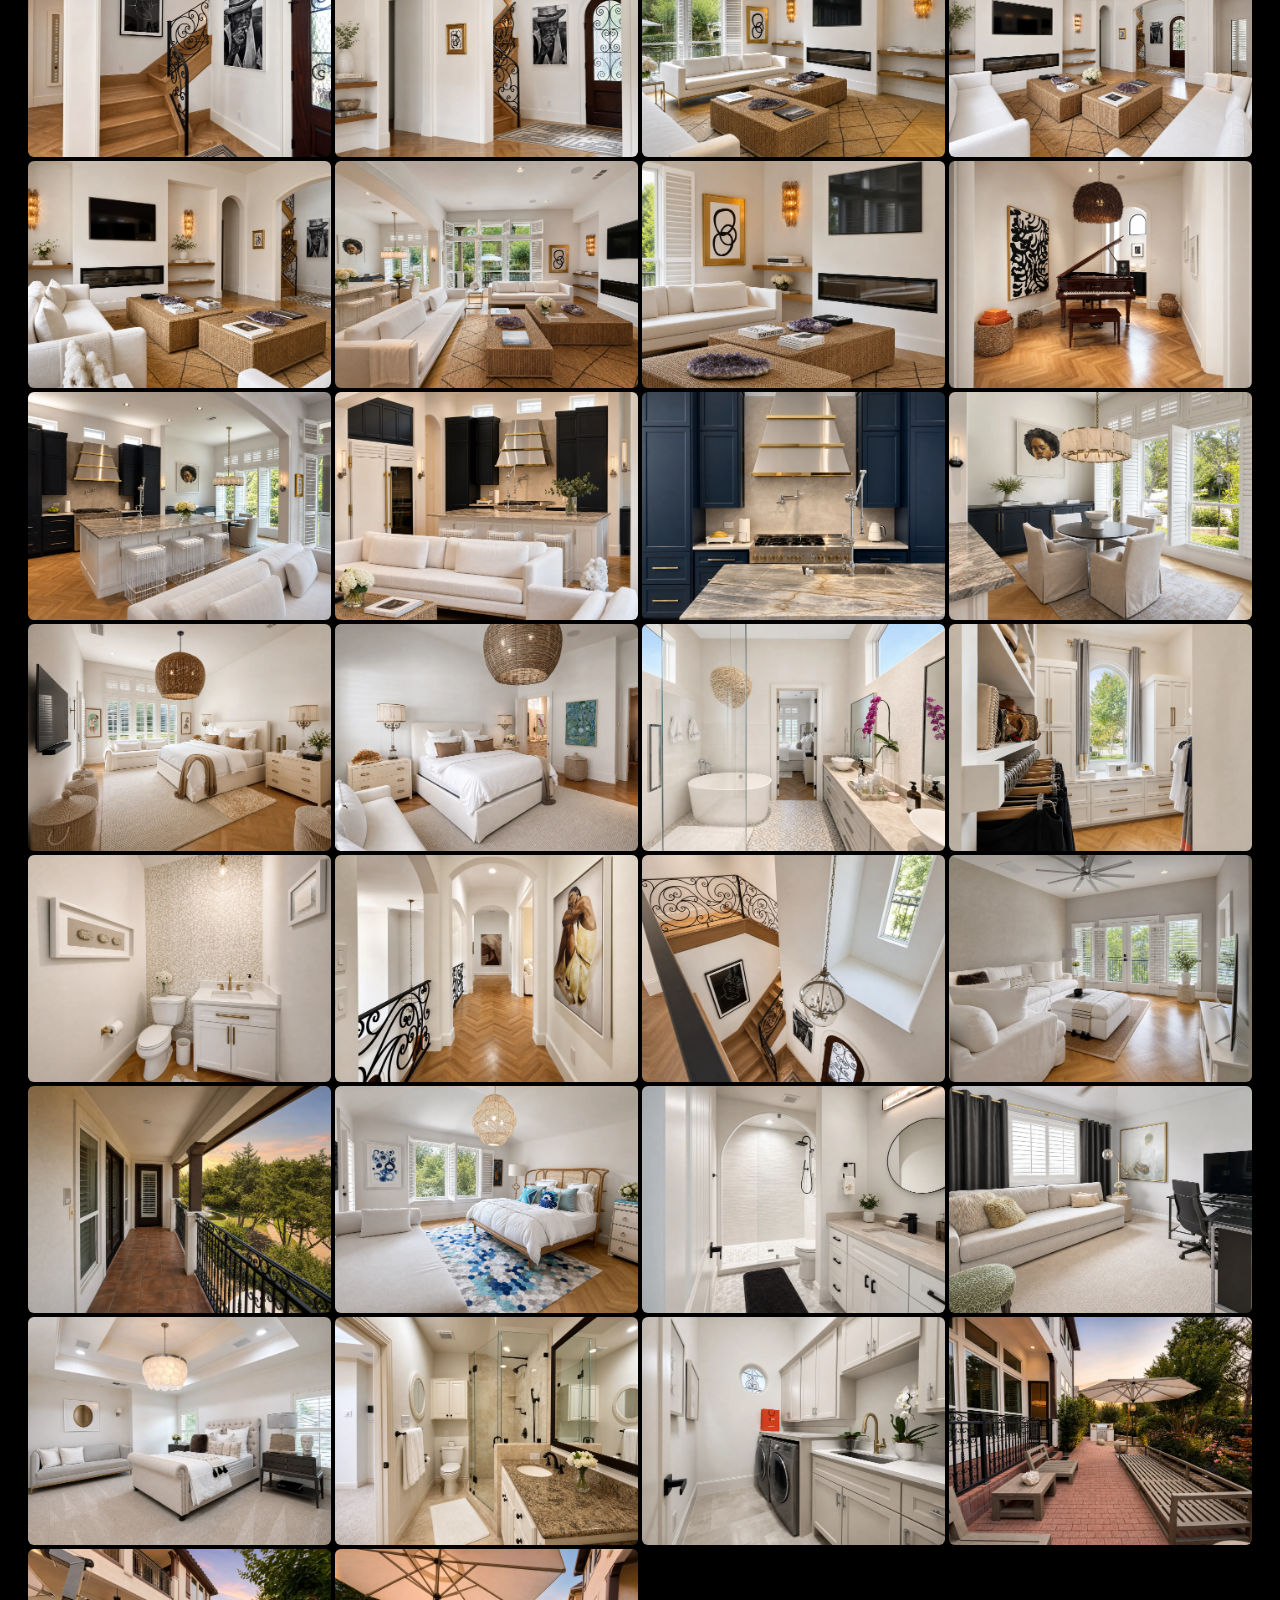
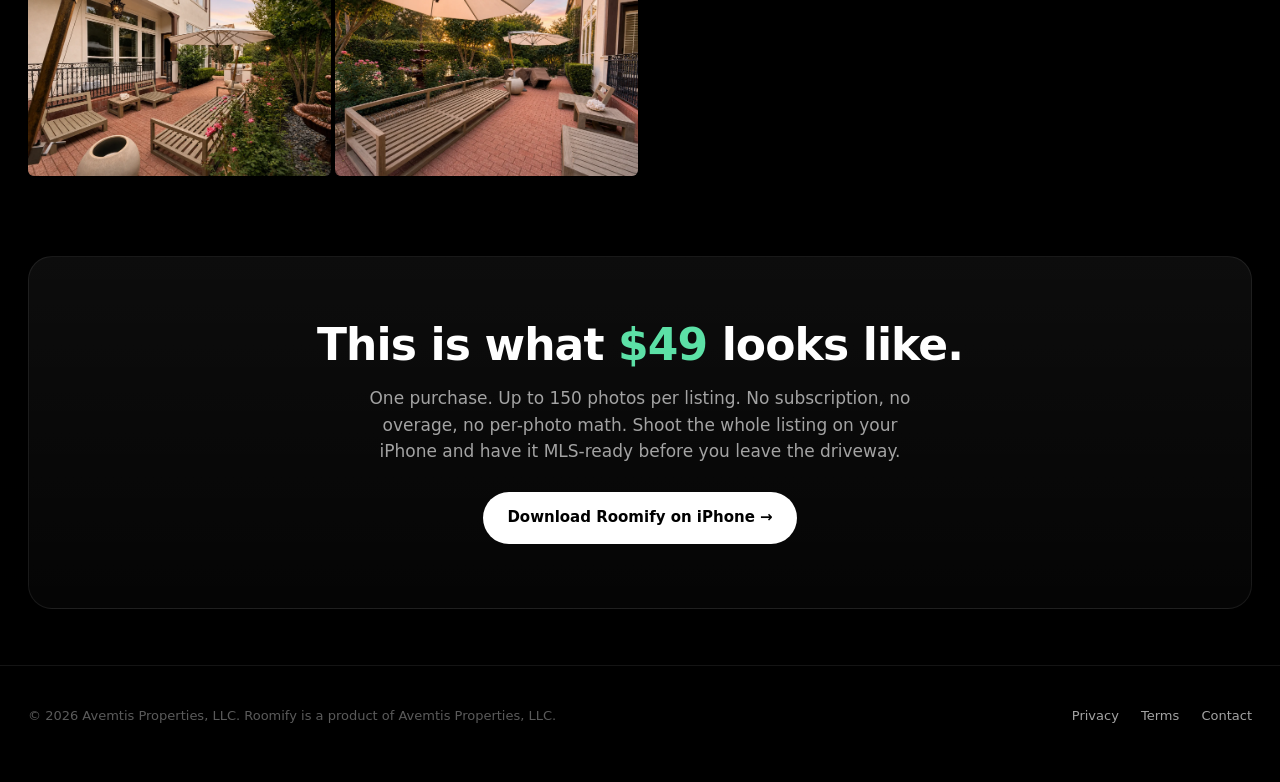
==== commit cc0edff0: "Fix hero cramping on mobile (4232 St Andrews) On a ~390px phone the 16:9 hero was only ~220px tall —" ====
--- a/4232-st-andrews.html
+++ b/4232-st-andrews.html
@@ -377,7 +377,15 @@
 
   @media (max-width: 720px) {
     .container { padding: 0 16px; }
-    .hero-overlay { padding: 24px; }
+    /* On mobile a 16:9 hero is only ~220px tall — way too short for the
+       badge + title + 2-line subtitle + credit. Switch to a taller 4:5
+       aspect so the overlay has room without cramping. */
+    .hero-image { aspect-ratio: 4 / 5; }
+    .hero-overlay { padding: 20px; gap: 8px; }
+    .hero h1 { font-size: 38px; line-height: 1.0; margin-bottom: 10px; }
+    .hero-sub { font-size: 14px; line-height: 1.45; margin-bottom: 2px; }
+    .hero-credit { font-size: 11px; line-height: 1.5; margin-top: 10px; }
+    .hero-badge { font-size: 10px; padding: 5px 10px; margin-bottom: 12px; }
     .stats { grid-template-columns: repeat(2, 1fr); }
     .stat:nth-child(2) { border-right: 0; }
     .stat:nth-child(1), .stat:nth-child(2) { border-bottom: 1px solid var(--border); }
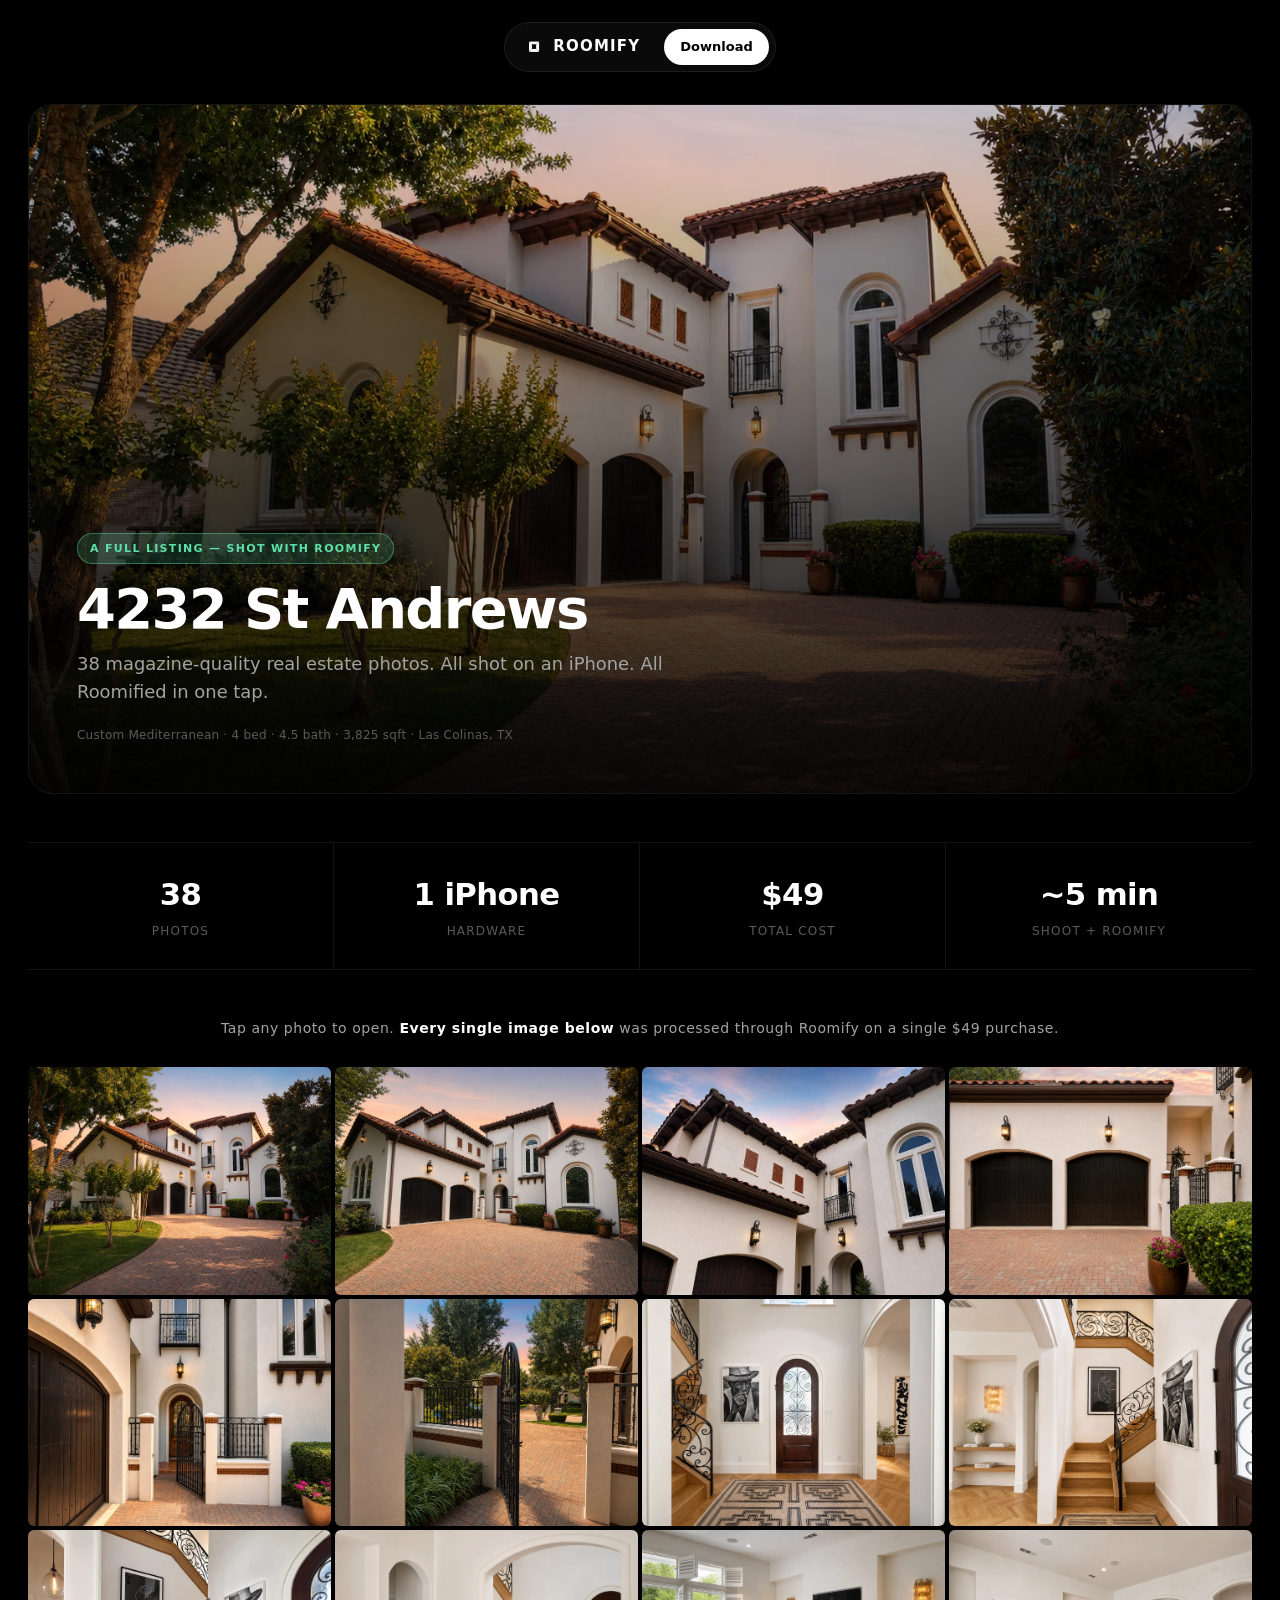
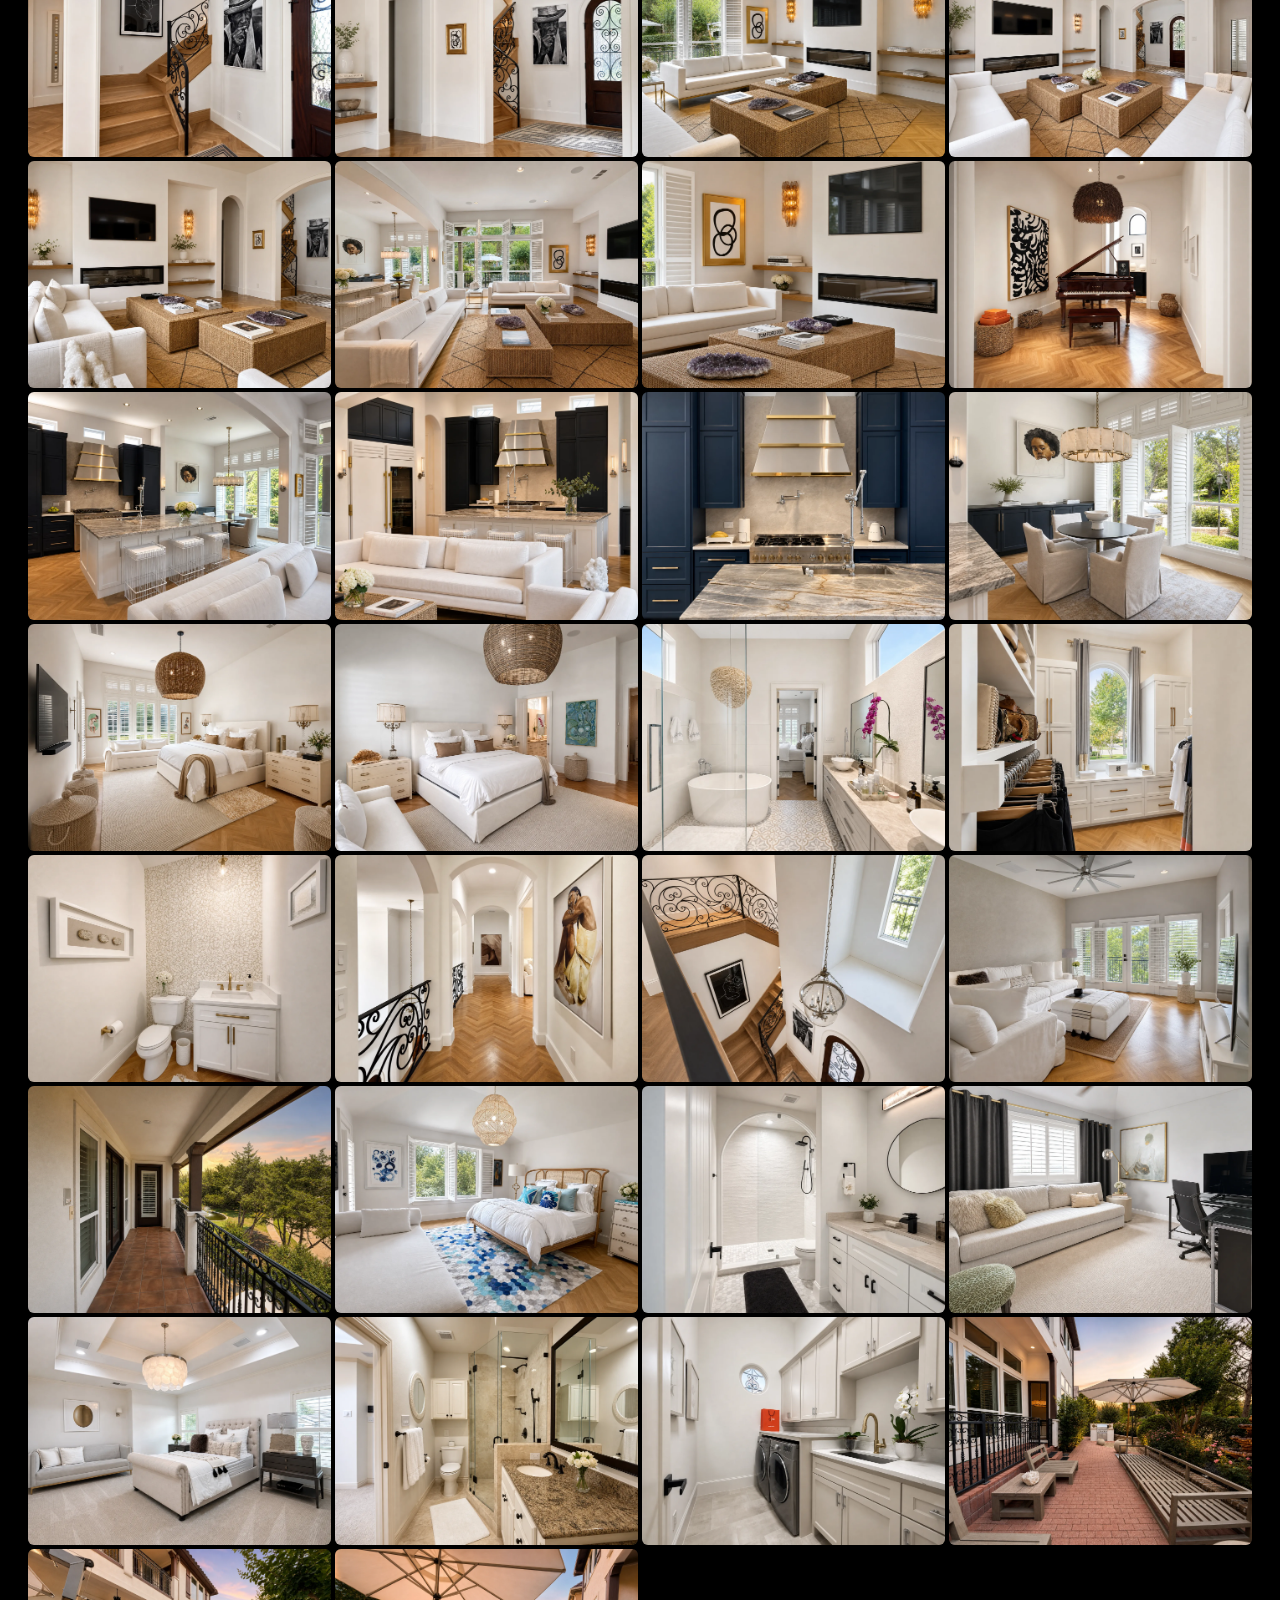
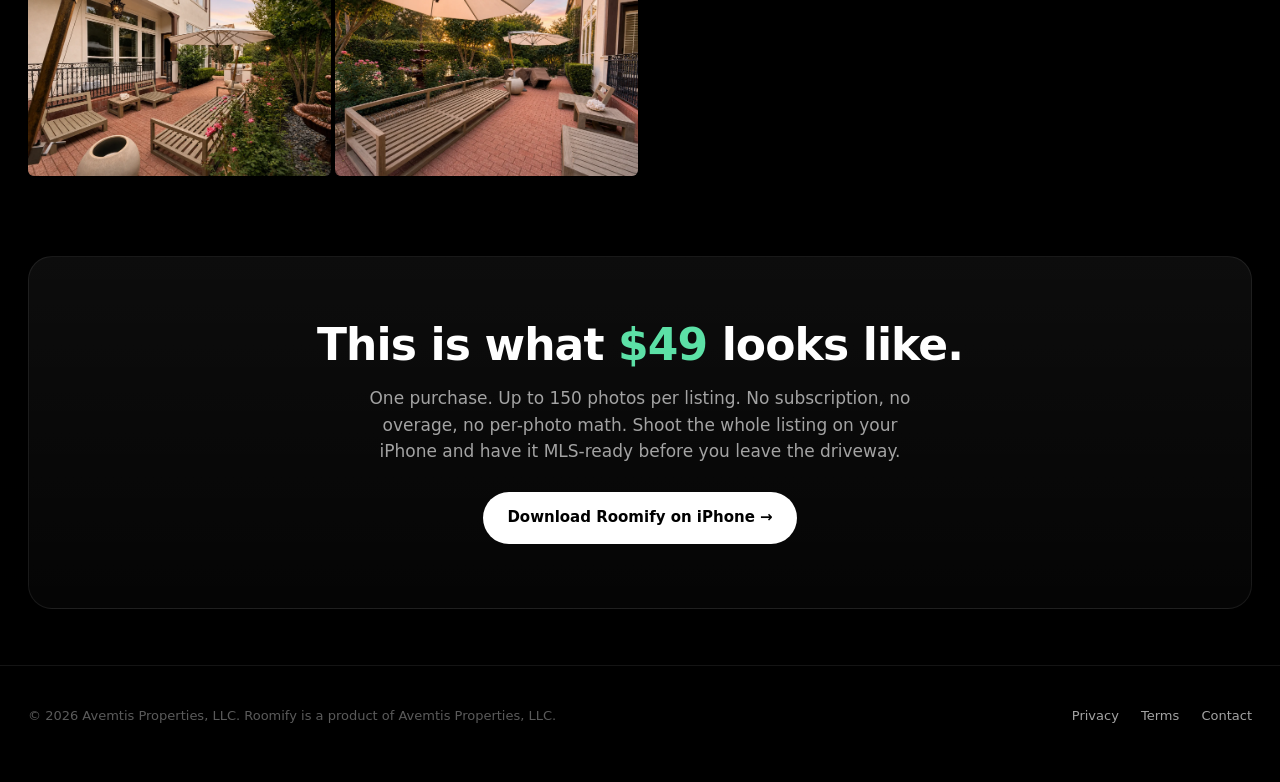
==== commit e5a8ef8c: "Legal + contact: new Privacy Policy + Terms of Service; support@ → info@ - marketing-site privacy.ht" ====
--- a/4232-st-andrews.html
+++ b/4232-st-andrews.html
@@ -7,406 +7,7 @@
 <meta name="description" content="38 magazine-quality real estate photos of 4232 St Andrews Boulevard in Las Colinas, Texas — all shot on an iPhone and Roomified in one tap." />
 <link rel="icon" type="image/png" sizes="192x192" href="/favicon.png" />
 <link rel="apple-touch-icon" sizes="180x180" href="/apple-touch-icon.png" />
-
-<style>
-  :root {
-    --bg: #000000;
-    --bg-card: #0c0c0c;
-    --text: #ffffff;
-    --text-muted: #a3a3a3;
-    --text-subtle: #5a5a5a;
-    --border: rgba(255, 255, 255, 0.08);
-    --accent: #5ce0a6;
-  }
-  * { box-sizing: border-box; margin: 0; padding: 0; }
-  html, body {
-    background: var(--bg);
-    color: var(--text);
-    font-family: -apple-system, BlinkMacSystemFont, "SF Pro Text", "Helvetica Neue", system-ui, sans-serif;
-    -webkit-font-smoothing: antialiased;
-    line-height: 1.55;
-  }
-  .container { max-width: 1280px; margin: 0 auto; padding: 0 28px; }
-
-  .nav-wrap { padding-top: 22px; display: flex; justify-content: center; }
-  .nav-pill {
-    display: inline-flex; align-items: center; gap: 24px;
-    padding: 6px 6px 6px 18px;
-    background: rgba(15, 15, 15, 0.7);
-    border: 1px solid var(--border);
-    border-radius: 999px;
-    backdrop-filter: blur(24px);
-    -webkit-backdrop-filter: blur(24px);
-  }
-  .brand {
-    display: inline-flex; align-items: center; gap: 8px;
-    font-size: 15px; font-weight: 700; letter-spacing: 0.08em;
-    color: var(--text); text-decoration: none;
-  }
-  .brand img { width: 22px; height: 22px; display: block; }
-  .nav-cta {
-    background: var(--text); color: #000;
-    text-decoration: none; font-size: 13px; font-weight: 600;
-    padding: 8px 16px; border-radius: 999px;
-    transition: opacity 0.15s ease;
-  }
-  .nav-cta:hover { opacity: 0.85; }
-
-  /* Hero */
-  .hero {
-    position: relative;
-    margin-top: 32px;
-    border-radius: 24px;
-    overflow: hidden;
-    border: 1px solid var(--border);
-  }
-  .hero-image {
-    width: 100%;
-    aspect-ratio: 16 / 9;
-    object-fit: cover;
-    display: block;
-  }
-  .hero-overlay {
-    position: absolute;
-    inset: 0;
-    /* Stronger gradient so the text reads on bright daylight photos.
-       The old 0.10 → 0.90 only darkened the bottom; on a sun-lit
-       exterior the top half is too bright for white type. */
-    background: linear-gradient(180deg, rgba(0,0,0,0.05) 0%, rgba(0,0,0,0.55) 55%, rgba(0,0,0,0.92) 100%);
-    display: flex;
-    flex-direction: column;
-    justify-content: flex-end;
-    padding: 48px;
-  }
-  .hero-badge {
-    display: inline-flex;
-    align-items: center;
-    gap: 6px;
-    padding: 6px 12px;
-    background: rgba(92, 224, 166, 0.15);
-    border: 1px solid rgba(92, 224, 166, 0.4);
-    border-radius: 999px;
-    font-size: 11px;
-    font-weight: 700;
-    letter-spacing: 0.12em;
-    color: var(--accent);
-    margin-bottom: 16px;
-    width: max-content;
-    text-transform: uppercase;
-  }
-  .hero h1 {
-    font-size: clamp(32px, 5vw, 56px);
-    font-weight: 700;
-    letter-spacing: -0.03em;
-    line-height: 1.05;
-    margin-bottom: 12px;
-  }
-  .hero-sub {
-    font-size: clamp(15px, 1.4vw, 18px);
-    color: var(--text-muted);
-    max-width: 640px;
-    margin-bottom: 4px;
-  }
-  .hero-credit {
-    font-size: 12px;
-    color: var(--text-subtle);
-    margin-top: 16px;
-    letter-spacing: 0.02em;
-  }
-
-  /* Stats strip */
-  .stats {
-    display: grid;
-    grid-template-columns: repeat(4, 1fr);
-    gap: 0;
-    margin: 48px 0;
-    border-top: 1px solid var(--border);
-    border-bottom: 1px solid var(--border);
-  }
-  .stat {
-    padding: 28px 16px;
-    text-align: center;
-    border-right: 1px solid var(--border);
-  }
-  .stat:last-child { border-right: 0; }
-  .stat-value {
-    font-size: clamp(22px, 2.4vw, 32px);
-    font-weight: 700;
-    letter-spacing: -0.02em;
-    margin-bottom: 4px;
-  }
-  .stat-label {
-    font-size: 12px;
-    color: var(--text-subtle);
-    text-transform: uppercase;
-    letter-spacing: 0.1em;
-  }
-
-  /* Intro line above the grid */
-  .grid-intro {
-    text-align: center;
-    margin: 0 0 28px;
-    color: var(--text-muted);
-    font-size: 14px;
-    letter-spacing: 0.04em;
-  }
-  .grid-intro strong { color: var(--text); }
-
-  /* Photo grid — one big grid, no section dividers */
-  .grid {
-    display: grid;
-    grid-template-columns: repeat(auto-fill, minmax(280px, 1fr));
-    gap: 4px;
-  }
-  .photo {
-    position: relative;
-    overflow: hidden;
-    border-radius: 6px;
-    cursor: pointer;
-    background: var(--bg-card);
-  }
-  .photo img {
-    width: 100%;
-    aspect-ratio: 4 / 3;
-    object-fit: cover;
-    display: block;
-    transition: transform 0.4s ease;
-  }
-  .photo:hover img { transform: scale(1.03); }
-  /* "Has paired before" badge — top-right corner, only on tiles whose
-     after maps to a BEFORE in the manifest. Subtle but readable. */
-  .photo .pair-badge {
-    position: absolute;
-    top: 6px;
-    right: 6px;
-    display: inline-flex;
-    align-items: center;
-    gap: 3px;
-    padding: 3px 8px;
-    background: rgba(0, 0, 0, 0.55);
-    backdrop-filter: blur(10px);
-    -webkit-backdrop-filter: blur(10px);
-    border: 1px solid rgba(255, 255, 255, 0.20);
-    border-radius: 999px;
-    font-size: 10px;
-    font-weight: 700;
-    letter-spacing: 0.10em;
-    color: var(--accent);
-    text-transform: uppercase;
-    pointer-events: none;
-  }
-
-  /* Lightbox side-by-side layout — each photo fills its 50% half of
-     the viewport without arbitrary height caps. On desktop side-by-side;
-     stacked top/bottom on mobile (handled in the @media block). */
-  .lightbox-pair {
-    display: flex;
-    gap: 6px;
-    width: 100vw;
-    height: 100vh;
-    padding: 12px 64px;        /* horizontal padding leaves room for prev/next */
-    box-sizing: border-box;
-    align-items: center;
-    justify-content: center;
-  }
-  .lightbox-pair > .side {
-    position: relative;
-    flex: 1;
-    min-width: 0;
-    height: 100%;
-    display: flex;
-    align-items: center;
-    justify-content: center;
-    /* Defensive: prevents any oversized inner img from overflowing into
-       its neighbor's half (the actual bug Jose hit). */
-    overflow: hidden;
-  }
-  .lightbox-pair img {
-    max-width: 100%;
-    max-height: 100%;
-    width: auto;
-    height: auto;
-    object-fit: contain;
-    display: block;
-  }
-  .lightbox-pair .side-label {
-    position: absolute;
-    top: 24px;
-    left: 50%;
-    transform: translateX(-50%);
-    padding: 5px 14px;
-    border-radius: 999px;
-    font-size: 11px;
-    font-weight: 700;
-    letter-spacing: 0.16em;
-    text-transform: uppercase;
-    background: rgba(0, 0, 0, 0.75);
-    backdrop-filter: blur(10px);
-    -webkit-backdrop-filter: blur(10px);
-    border: 1px solid rgba(255, 255, 255, 0.18);
-    z-index: 2;
-  }
-  .lightbox-pair .side-label.before { color: #FFD56C; }
-  .lightbox-pair .side-label.after  { color: var(--accent); }
-
-  /* CTA bottom card */
-  .closing-card {
-    margin: 80px 0 56px;
-    padding: 64px 32px;
-    border-radius: 24px;
-    background: linear-gradient(180deg, rgba(255,255,255,0.05) 0%, rgba(255,255,255,0.02) 100%);
-    border: 1px solid var(--border);
-    text-align: center;
-  }
-  .closing-card h2 {
-    font-size: clamp(28px, 3.6vw, 44px);
-    font-weight: 700;
-    letter-spacing: -0.02em;
-    line-height: 1.1;
-    margin-bottom: 16px;
-  }
-  .closing-card p {
-    color: var(--text-muted);
-    font-size: 17px;
-    max-width: 560px;
-    margin: 0 auto 28px;
-  }
-  .closing-card .price { color: var(--accent); }
-  .closing-card .download-btn {
-    display: inline-flex;
-    align-items: center;
-    gap: 10px;
-    padding: 14px 24px;
-    background: var(--text);
-    color: #000;
-    border-radius: 999px;
-    text-decoration: none;
-    font-weight: 600;
-    font-size: 15px;
-    transition: opacity 0.15s ease;
-  }
-  .closing-card .download-btn:hover { opacity: 0.88; }
-
-  /* Lightbox */
-  .lightbox {
-    position: fixed;
-    inset: 0;
-    background: rgba(0, 0, 0, 0.96);
-    z-index: 100;
-    display: none;
-    align-items: center;
-    justify-content: center;
-    flex-direction: column;
-  }
-  .lightbox.open { display: flex; }
-  /* Scoped to the single-image #lightbox-img only — without this scoping
-     the rule also applied to the imgs inside .lightbox-pair, forcing them
-     to render at up to 96vw / 86vh which then overflowed their flex side
-     and visually occluded the other image. */
-  .lightbox > img {
-    max-width: 96vw;
-    max-height: 86vh;
-    object-fit: contain;
-    display: block;
-  }
-  .lightbox-close {
-    position: absolute;
-    top: 16px;
-    right: 16px;
-    width: 40px;
-    height: 40px;
-    border-radius: 50%;
-    background: rgba(255, 255, 255, 0.12);
-    border: 0;
-    color: var(--text);
-    font-size: 24px;
-    cursor: pointer;
-    line-height: 40px;
-    text-align: center;
-  }
-  .lightbox-nav {
-    position: absolute;
-    top: 50%;
-    transform: translateY(-50%);
-    width: 48px;
-    height: 48px;
-    border-radius: 50%;
-    background: rgba(255, 255, 255, 0.12);
-    border: 0;
-    color: var(--text);
-    font-size: 24px;
-    cursor: pointer;
-    line-height: 48px;
-    text-align: center;
-  }
-  .lightbox-prev { left: 16px; }
-  .lightbox-next { right: 16px; }
-  .lightbox-counter {
-    position: absolute;
-    bottom: 24px;
-    left: 50%;
-    transform: translateX(-50%);
-    color: var(--text-subtle);
-    font-size: 13px;
-    letter-spacing: 0.04em;
-  }
-
-  /* Footer */
-  footer {
-    padding: 40px 0 56px;
-    border-top: 1px solid var(--border);
-    color: var(--text-subtle);
-    font-size: 13px;
-    margin-top: 32px;
-  }
-  .footer-row {
-    display: flex;
-    justify-content: space-between;
-    align-items: center;
-    flex-wrap: wrap;
-    gap: 16px;
-  }
-  footer a {
-    color: var(--text-muted);
-    text-decoration: none;
-    margin-left: 18px;
-    transition: color 0.15s ease;
-  }
-  footer a:hover { color: var(--text); }
-  footer a:first-of-type { margin-left: 0; }
-
-  @media (max-width: 720px) {
-    .container { padding: 0 16px; }
-    /* On mobile a 16:9 hero is only ~220px tall — way too short for the
-       badge + title + 2-line subtitle + credit. Switch to a taller 4:5
-       aspect so the overlay has room without cramping. */
-    .hero-image { aspect-ratio: 4 / 5; }
-    .hero-overlay { padding: 20px; gap: 8px; }
-    .hero h1 { font-size: 38px; line-height: 1.0; margin-bottom: 10px; }
-    .hero-sub { font-size: 14px; line-height: 1.45; margin-bottom: 2px; }
-    .hero-credit { font-size: 11px; line-height: 1.5; margin-top: 10px; }
-    .hero-badge { font-size: 10px; padding: 5px 10px; margin-bottom: 12px; }
-    .stats { grid-template-columns: repeat(2, 1fr); }
-    .stat:nth-child(2) { border-right: 0; }
-    .stat:nth-child(1), .stat:nth-child(2) { border-bottom: 1px solid var(--border); }
-    .grid { grid-template-columns: 1fr 1fr; gap: 2px; }
-    /* Stack the lightbox pair on mobile — side-by-side would be too narrow.
-       Each photo gets ~half the screen height. */
-    .lightbox-pair {
-      flex-direction: column;
-      gap: 4px;
-      padding: 12px 12px;
-    }
-    .lightbox-pair > .side {
-      height: 50%;
-      width: 100%;
-    }
-    .lightbox-pair .side-label { top: 12px; }
-    .closing-card { padding: 40px 20px; }
-    .footer-row { flex-direction: column; align-items: flex-start; }
-    footer a { margin-left: 0; margin-right: 14px; }
-  }
-</style>
+<link rel="stylesheet" href="/css/listing.css" />
 </head>
 <body>
 
@@ -487,96 +88,63 @@
     <div>
       <a href="/privacy.html">Privacy</a>
       <a href="/terms.html">Terms</a>
-      <a href="mailto:support@roomifyapp.ai">Contact</a>
+      <a href="mailto:info@roomifyapp.ai">Contact</a>
     </div>
   </div>
 </footer>
 
 <script>
-  /* Photos are loaded from a manifest so we can swap the list later
-     without editing 38 inline tags. Order = the listing photographer's
-     natural capture sequence, which roughly maps to a spatial walk. */
-  const PHOTOS = ["/assets/4232-st-andrews/IMG_0754.webp", "/assets/4232-st-andrews/IMG_0752.webp", "/assets/4232-st-andrews/IMG_0774.webp", "/assets/4232-st-andrews/IMG_0775.webp", "/assets/4232-st-andrews/IMG_0750.webp", "/assets/4232-st-andrews/IMG_0749.webp", "/assets/4232-st-andrews/IMG_0748.webp", "/assets/4232-st-andrews/IMG_0632.webp", "/assets/4232-st-andrews/IMG_0713.webp", "/assets/4232-st-andrews/IMG_0636.webp", "/assets/4232-st-andrews/IMG_0644.webp", "/assets/4232-st-andrews/IMG_0633.webp", "/assets/4232-st-andrews/IMG_0642.webp", "/assets/4232-st-andrews/IMG_0780.webp", "/assets/4232-st-andrews/IMG_0647.webp", "/assets/4232-st-andrews/IMG_0712.webp", "/assets/4232-st-andrews/IMG_0689.webp", "/assets/4232-st-andrews/IMG_0613.webp", "/assets/4232-st-andrews/IMG_0610.webp", "/assets/4232-st-andrews/IMG_0692.webp", "/assets/4232-st-andrews/IMG_0649.webp", "/assets/4232-st-andrews/IMG_0703.webp", "/assets/4232-st-andrews/IMG_0625.webp", "/assets/4232-st-andrews/IMG_0628.webp", "/assets/4232-st-andrews/IMG_0619.webp", "/assets/4232-st-andrews/IMG_0715.webp", "/assets/4232-st-andrews/IMG_0746.webp", "/assets/4232-st-andrews/IMG_0726.webp", "/assets/4232-st-andrews/IMG_0721.webp", "/assets/4232-st-andrews/IMG_0718.webp", "/assets/4232-st-andrews/IMG_0717.webp", "/assets/4232-st-andrews/IMG_0734.webp", "/assets/4232-st-andrews/IMG_0737.webp", "/assets/4232-st-andrews/IMG_0741.webp", "/assets/4232-st-andrews/IMG_0673.webp", "/assets/4232-st-andrews/IMG_0612.webp", "/assets/4232-st-andrews/IMG_0676.webp", "/assets/4232-st-andrews/IMG_0621.webp"];
-
-  // Pair viewer disabled for 4232 St Andrews — Jose chose "no before/afters
-  // beats a partial set." Most shots came from the in-app camera before the
-  // camera-roll-save fix shipped, so we never had clean pairs for them. The
-  // side-by-side rendering code stays in place (cheap, ~30 lines) so we can
-  // flip it back on for future listings just by adding entries here.
-  const PAIRS = {};
-
-  function getBeforeFor(afterUrl) {
-    const segs = afterUrl.split('/');
-    const filename = segs[segs.length - 1];
-    return PAIRS[filename] || null;
-  }
-
-  const grid = document.getElementById('photo-grid');
-  PHOTOS.forEach((src, idx) => {
-    const wrap = document.createElement('div');
-    wrap.className = 'photo';
-    wrap.addEventListener('click', () => openLightbox(idx));
-    const img = document.createElement('img');
-    img.loading = 'lazy';
-    img.src = src;
-    img.alt = '';
-    wrap.appendChild(img);
-    if (getBeforeFor(src)) {
-      const badge = document.createElement('span');
-      badge.className = 'pair-badge';
-      badge.textContent = 'Before · After';
-      wrap.appendChild(badge);
-    }
-    grid.appendChild(wrap);
-  });
-
-  let currentIdx = 0;
-  function renderLightboxForIdx(idx) {
-    const afterUrl = PHOTOS[idx];
-    const beforeUrl = getBeforeFor(afterUrl);
-    const singleImg = document.getElementById('lightbox-img');
-    const pairEl   = document.getElementById('lightbox-pair');
-    if (beforeUrl) {
-      singleImg.style.display = 'none';
-      pairEl.style.display = 'flex';
-      document.getElementById('lightbox-before').src = beforeUrl;
-      document.getElementById('lightbox-after').src  = afterUrl;
-    } else {
-      pairEl.style.display = 'none';
-      singleImg.style.display = '';
-      singleImg.src = afterUrl;
-    }
-    document.getElementById('lightbox-counter').textContent =
-      `${idx + 1} / ${PHOTOS.length}`;
-  }
-  function openLightbox(idx) {
-    currentIdx = idx;
-    renderLightboxForIdx(idx);
-    const lb = document.getElementById('lightbox');
-    lb.classList.add('open');
-    lb.setAttribute('aria-hidden', 'false');
-    document.body.style.overflow = 'hidden';
-  }
-  function closeLightbox() {
-    const lb = document.getElementById('lightbox');
-    lb.classList.remove('open');
-    lb.setAttribute('aria-hidden', 'true');
-    document.body.style.overflow = '';
-  }
-  function navLightbox(delta) {
-    currentIdx = (currentIdx + delta + PHOTOS.length) % PHOTOS.length;
-    renderLightboxForIdx(currentIdx);
-  }
-  document.addEventListener('keydown', (e) => {
-    if (!document.getElementById('lightbox').classList.contains('open')) return;
-    if (e.key === 'Escape') closeLightbox();
-    if (e.key === 'ArrowLeft') navLightbox(-1);
-    if (e.key === 'ArrowRight') navLightbox(1);
-  });
-  document.getElementById('lightbox').addEventListener('click', (e) => {
-    if (e.target.id === 'lightbox') closeLightbox();
-  });
+  /* Page-specific data. Photos drive the grid in capture order (rough
+     spatial walk through the listing). Pairs is empty for 4232 —
+     most shots came from the in-app camera before the camera-roll-save
+     fix shipped, so no clean before/after sets exist for this listing.
+     The pair viewer infrastructure stays in listing.js so future
+     listings just need to populate this map. */
+  window.LISTING = {
+    photos: [
+      "/assets/4232-st-andrews/IMG_0754.webp",
+      "/assets/4232-st-andrews/IMG_0752.webp",
+      "/assets/4232-st-andrews/IMG_0774.webp",
+      "/assets/4232-st-andrews/IMG_0775.webp",
+      "/assets/4232-st-andrews/IMG_0750.webp",
+      "/assets/4232-st-andrews/IMG_0749.webp",
+      "/assets/4232-st-andrews/IMG_0748.webp",
+      "/assets/4232-st-andrews/IMG_0632.webp",
+      "/assets/4232-st-andrews/IMG_0713.webp",
+      "/assets/4232-st-andrews/IMG_0636.webp",
+      "/assets/4232-st-andrews/IMG_0644.webp",
+      "/assets/4232-st-andrews/IMG_0633.webp",
+      "/assets/4232-st-andrews/IMG_0642.webp",
+      "/assets/4232-st-andrews/IMG_0780.webp",
+      "/assets/4232-st-andrews/IMG_0647.webp",
+      "/assets/4232-st-andrews/IMG_0712.webp",
+      "/assets/4232-st-andrews/IMG_0689.webp",
+      "/assets/4232-st-andrews/IMG_0613.webp",
+      "/assets/4232-st-andrews/IMG_0610.webp",
+      "/assets/4232-st-andrews/IMG_0692.webp",
+      "/assets/4232-st-andrews/IMG_0649.webp",
+      "/assets/4232-st-andrews/IMG_0703.webp",
+      "/assets/4232-st-andrews/IMG_0625.webp",
+      "/assets/4232-st-andrews/IMG_0628.webp",
+      "/assets/4232-st-andrews/IMG_0619.webp",
+      "/assets/4232-st-andrews/IMG_0715.webp",
+      "/assets/4232-st-andrews/IMG_0746.webp",
+      "/assets/4232-st-andrews/IMG_0726.webp",
+      "/assets/4232-st-andrews/IMG_0721.webp",
+      "/assets/4232-st-andrews/IMG_0718.webp",
+      "/assets/4232-st-andrews/IMG_0717.webp",
+      "/assets/4232-st-andrews/IMG_0734.webp",
+      "/assets/4232-st-andrews/IMG_0737.webp",
+      "/assets/4232-st-andrews/IMG_0741.webp",
+      "/assets/4232-st-andrews/IMG_0673.webp",
+      "/assets/4232-st-andrews/IMG_0612.webp",
+      "/assets/4232-st-andrews/IMG_0676.webp",
+      "/assets/4232-st-andrews/IMG_0621.webp"
+    ],
+    pairs: {}
+  };
 </script>
+<script src="/js/listing.js"></script>
 
 </body>
 </html>
--- a/css/listing.css
+++ b/css/listing.css
@@ -0,0 +1,411 @@
+/* Shared styles for individual listing showcase pages
+   (e.g. /4232-st-andrews.html, /residences-22.html).
+   Each page links this file then defines its own data
+   inline via window.LISTING + a small content block. */
+
+:root {
+  --bg: #000000;
+  --bg-card: #0c0c0c;
+  --text: #ffffff;
+  --text-muted: #a3a3a3;
+  --text-subtle: #5a5a5a;
+  --border: rgba(255, 255, 255, 0.08);
+  --accent: #5ce0a6;
+}
+* { box-sizing: border-box; margin: 0; padding: 0; }
+html, body {
+  background: var(--bg);
+  color: var(--text);
+  font-family: -apple-system, BlinkMacSystemFont, "SF Pro Text", "Helvetica Neue", system-ui, sans-serif;
+  -webkit-font-smoothing: antialiased;
+  line-height: 1.55;
+}
+.container { max-width: 1280px; margin: 0 auto; padding: 0 28px; }
+
+.nav-wrap { padding-top: 22px; display: flex; justify-content: center; }
+.nav-pill {
+  display: inline-flex; align-items: center; gap: 24px;
+  padding: 6px 6px 6px 18px;
+  background: rgba(15, 15, 15, 0.7);
+  border: 1px solid var(--border);
+  border-radius: 999px;
+  backdrop-filter: blur(24px);
+  -webkit-backdrop-filter: blur(24px);
+}
+.brand {
+  display: inline-flex; align-items: center; gap: 8px;
+  font-size: 15px; font-weight: 700; letter-spacing: 0.08em;
+  color: var(--text); text-decoration: none;
+}
+.brand img { width: 22px; height: 22px; display: block; }
+.nav-cta {
+  background: var(--text); color: #000;
+  text-decoration: none; font-size: 13px; font-weight: 600;
+  padding: 8px 16px; border-radius: 999px;
+  transition: opacity 0.15s ease;
+}
+.nav-cta:hover { opacity: 0.85; }
+
+/* Hero */
+.hero {
+  position: relative;
+  margin-top: 32px;
+  border-radius: 24px;
+  overflow: hidden;
+  border: 1px solid var(--border);
+}
+.hero-image {
+  width: 100%;
+  aspect-ratio: 16 / 9;
+  object-fit: cover;
+  display: block;
+}
+.hero-overlay {
+  position: absolute;
+  inset: 0;
+  /* Stronger gradient so the text reads on bright daylight photos.
+     The old 0.10 → 0.90 only darkened the bottom; on a sun-lit
+     exterior the top half is too bright for white type. */
+  background: linear-gradient(180deg, rgba(0,0,0,0.05) 0%, rgba(0,0,0,0.55) 55%, rgba(0,0,0,0.92) 100%);
+  display: flex;
+  flex-direction: column;
+  justify-content: flex-end;
+  padding: 48px;
+}
+.hero-badge {
+  display: inline-flex;
+  align-items: center;
+  gap: 6px;
+  padding: 6px 12px;
+  background: rgba(92, 224, 166, 0.15);
+  border: 1px solid rgba(92, 224, 166, 0.4);
+  border-radius: 999px;
+  font-size: 11px;
+  font-weight: 700;
+  letter-spacing: 0.12em;
+  color: var(--accent);
+  margin-bottom: 16px;
+  width: max-content;
+  text-transform: uppercase;
+}
+.hero h1 {
+  font-size: clamp(32px, 5vw, 56px);
+  font-weight: 700;
+  letter-spacing: -0.03em;
+  line-height: 1.05;
+  margin-bottom: 12px;
+}
+.hero-sub {
+  font-size: clamp(15px, 1.4vw, 18px);
+  color: var(--text-muted);
+  max-width: 640px;
+  margin-bottom: 4px;
+}
+.hero-credit {
+  font-size: 12px;
+  color: var(--text-subtle);
+  margin-top: 16px;
+  letter-spacing: 0.02em;
+}
+
+/* Stats strip */
+.stats {
+  display: grid;
+  grid-template-columns: repeat(4, 1fr);
+  gap: 0;
+  margin: 48px 0;
+  border-top: 1px solid var(--border);
+  border-bottom: 1px solid var(--border);
+}
+.stat {
+  padding: 28px 16px;
+  text-align: center;
+  border-right: 1px solid var(--border);
+}
+.stat:last-child { border-right: 0; }
+.stat-value {
+  font-size: clamp(22px, 2.4vw, 32px);
+  font-weight: 700;
+  letter-spacing: -0.02em;
+  margin-bottom: 4px;
+}
+.stat-label {
+  font-size: 12px;
+  color: var(--text-subtle);
+  text-transform: uppercase;
+  letter-spacing: 0.1em;
+}
+
+/* Intro line above the grid */
+.grid-intro {
+  text-align: center;
+  margin: 0 0 28px;
+  color: var(--text-muted);
+  font-size: 14px;
+  letter-spacing: 0.04em;
+}
+.grid-intro strong { color: var(--text); }
+
+/* Photo grid — one big grid, no section dividers */
+.grid {
+  display: grid;
+  grid-template-columns: repeat(auto-fill, minmax(280px, 1fr));
+  gap: 4px;
+}
+.photo {
+  position: relative;
+  overflow: hidden;
+  border-radius: 6px;
+  cursor: pointer;
+  background: var(--bg-card);
+}
+.photo img {
+  width: 100%;
+  aspect-ratio: 4 / 3;
+  object-fit: cover;
+  display: block;
+  transition: transform 0.4s ease;
+}
+.photo:hover img { transform: scale(1.03); }
+/* "Has paired before" badge — top-right corner, only on tiles whose
+   after maps to a BEFORE in the manifest. Subtle but readable. */
+.photo .pair-badge {
+  position: absolute;
+  top: 6px;
+  right: 6px;
+  display: inline-flex;
+  align-items: center;
+  gap: 3px;
+  padding: 3px 8px;
+  background: rgba(0, 0, 0, 0.55);
+  backdrop-filter: blur(10px);
+  -webkit-backdrop-filter: blur(10px);
+  border: 1px solid rgba(255, 255, 255, 0.20);
+  border-radius: 999px;
+  font-size: 10px;
+  font-weight: 700;
+  letter-spacing: 0.10em;
+  color: var(--accent);
+  text-transform: uppercase;
+  pointer-events: none;
+}
+
+/* Lightbox side-by-side layout — each photo fills its 50% half of
+   the viewport without arbitrary height caps. On desktop side-by-side;
+   stacked top/bottom on mobile (handled in the @media block). */
+.lightbox-pair {
+  display: flex;
+  gap: 6px;
+  width: 100vw;
+  height: 100vh;
+  padding: 12px 64px;        /* horizontal padding leaves room for prev/next */
+  box-sizing: border-box;
+  align-items: center;
+  justify-content: center;
+}
+.lightbox-pair > .side {
+  position: relative;
+  flex: 1;
+  min-width: 0;
+  height: 100%;
+  display: flex;
+  align-items: center;
+  justify-content: center;
+  /* Defensive: prevents any oversized inner img from overflowing into
+     its neighbor's half (the actual bug Jose hit). */
+  overflow: hidden;
+}
+.lightbox-pair img {
+  max-width: 100%;
+  max-height: 100%;
+  width: auto;
+  height: auto;
+  object-fit: contain;
+  display: block;
+}
+.lightbox-pair .side-label {
+  position: absolute;
+  top: 24px;
+  left: 50%;
+  transform: translateX(-50%);
+  padding: 5px 14px;
+  border-radius: 999px;
+  font-size: 11px;
+  font-weight: 700;
+  letter-spacing: 0.16em;
+  text-transform: uppercase;
+  background: rgba(0, 0, 0, 0.75);
+  backdrop-filter: blur(10px);
+  -webkit-backdrop-filter: blur(10px);
+  border: 1px solid rgba(255, 255, 255, 0.18);
+  z-index: 2;
+}
+.lightbox-pair .side-label.before { color: #FFD56C; }
+.lightbox-pair .side-label.after  { color: var(--accent); }
+
+/* CTA bottom card */
+.closing-card {
+  margin: 80px 0 56px;
+  padding: 64px 32px;
+  border-radius: 24px;
+  background: linear-gradient(180deg, rgba(255,255,255,0.05) 0%, rgba(255,255,255,0.02) 100%);
+  border: 1px solid var(--border);
+  text-align: center;
+}
+.closing-card h2 {
+  font-size: clamp(28px, 3.6vw, 44px);
+  font-weight: 700;
+  letter-spacing: -0.02em;
+  line-height: 1.1;
+  margin-bottom: 16px;
+}
+.closing-card p {
+  color: var(--text-muted);
+  font-size: 17px;
+  max-width: 560px;
+  margin: 0 auto 28px;
+}
+.closing-card .price { color: var(--accent); }
+.closing-card .download-btn {
+  display: inline-flex;
+  align-items: center;
+  gap: 10px;
+  padding: 14px 24px;
+  background: var(--text);
+  color: #000;
+  border-radius: 999px;
+  text-decoration: none;
+  font-weight: 600;
+  font-size: 15px;
+  transition: opacity 0.15s ease;
+}
+.closing-card .download-btn:hover { opacity: 0.88; }
+
+/* Lightbox */
+.lightbox {
+  position: fixed;
+  inset: 0;
+  background: rgba(0, 0, 0, 0.96);
+  z-index: 100;
+  display: none;
+  align-items: center;
+  justify-content: center;
+  flex-direction: column;
+}
+.lightbox.open { display: flex; }
+/* Scoped to the single-image #lightbox-img only — without this scoping
+   the rule also applied to the imgs inside .lightbox-pair, forcing them
+   to render at up to 96vw / 86vh which then overflowed their flex side
+   and visually occluded the other image. */
+.lightbox > img {
+  max-width: 96vw;
+  max-height: 86vh;
+  object-fit: contain;
+  display: block;
+}
+/* Chrome elements (close / prev / next / counter) sit above the pair
+   viewer. Without explicit z-index the pair element — which is a
+   later sibling — paints on top of these buttons and steals their
+   clicks. On desktop the pair has 64px horizontal padding so the
+   issue was masked; on mobile the padding drops to 12px and the X
+   becomes unclickable. Fixed by hoisting these above the content. */
+.lightbox-close {
+  position: absolute;
+  top: 16px;
+  right: 16px;
+  z-index: 10;
+  width: 40px;
+  height: 40px;
+  border-radius: 50%;
+  background: rgba(255, 255, 255, 0.12);
+  border: 0;
+  color: var(--text);
+  font-size: 24px;
+  cursor: pointer;
+  line-height: 40px;
+  text-align: center;
+}
+.lightbox-nav {
+  position: absolute;
+  top: 50%;
+  transform: translateY(-50%);
+  z-index: 10;
+  width: 48px;
+  height: 48px;
+  border-radius: 50%;
+  background: rgba(255, 255, 255, 0.12);
+  border: 0;
+  color: var(--text);
+  font-size: 24px;
+  cursor: pointer;
+  line-height: 48px;
+  text-align: center;
+}
+.lightbox-prev { left: 16px; }
+.lightbox-next { right: 16px; }
+.lightbox-counter {
+  position: absolute;
+  bottom: 24px;
+  left: 50%;
+  transform: translateX(-50%);
+  z-index: 10;
+  color: var(--text-subtle);
+  font-size: 13px;
+  letter-spacing: 0.04em;
+}
+
+/* Footer */
+footer {
+  padding: 40px 0 56px;
+  border-top: 1px solid var(--border);
+  color: var(--text-subtle);
+  font-size: 13px;
+  margin-top: 32px;
+}
+.footer-row {
+  display: flex;
+  justify-content: space-between;
+  align-items: center;
+  flex-wrap: wrap;
+  gap: 16px;
+}
+footer a {
+  color: var(--text-muted);
+  text-decoration: none;
+  margin-left: 18px;
+  transition: color 0.15s ease;
+}
+footer a:hover { color: var(--text); }
+footer a:first-of-type { margin-left: 0; }
+
+@media (max-width: 720px) {
+  .container { padding: 0 16px; }
+  /* On mobile a 16:9 hero is only ~220px tall — way too short for the
+     badge + title + 2-line subtitle + credit. Switch to a taller 4:5
+     aspect so the overlay has room without cramping. */
+  .hero-image { aspect-ratio: 4 / 5; }
+  .hero-overlay { padding: 20px; gap: 8px; }
+  .hero h1 { font-size: 38px; line-height: 1.0; margin-bottom: 10px; }
+  .hero-sub { font-size: 14px; line-height: 1.45; margin-bottom: 2px; }
+  .hero-credit { font-size: 11px; line-height: 1.5; margin-top: 10px; }
+  .hero-badge { font-size: 10px; padding: 5px 10px; margin-bottom: 12px; }
+  .stats { grid-template-columns: repeat(2, 1fr); }
+  .stat:nth-child(2) { border-right: 0; }
+  .stat:nth-child(1), .stat:nth-child(2) { border-bottom: 1px solid var(--border); }
+  .grid { grid-template-columns: 1fr 1fr; gap: 2px; }
+  /* Stack the lightbox pair on mobile — side-by-side would be too narrow.
+     Each photo gets ~half the screen height. */
+  .lightbox-pair {
+    flex-direction: column;
+    gap: 4px;
+    padding: 12px 12px;
+  }
+  .lightbox-pair > .side {
+    height: 50%;
+    width: 100%;
+  }
+  .lightbox-pair .side-label { top: 12px; }
+  .closing-card { padding: 40px 20px; }
+  .footer-row { flex-direction: column; align-items: flex-start; }
+  footer a { margin-left: 0; margin-right: 14px; }
+}
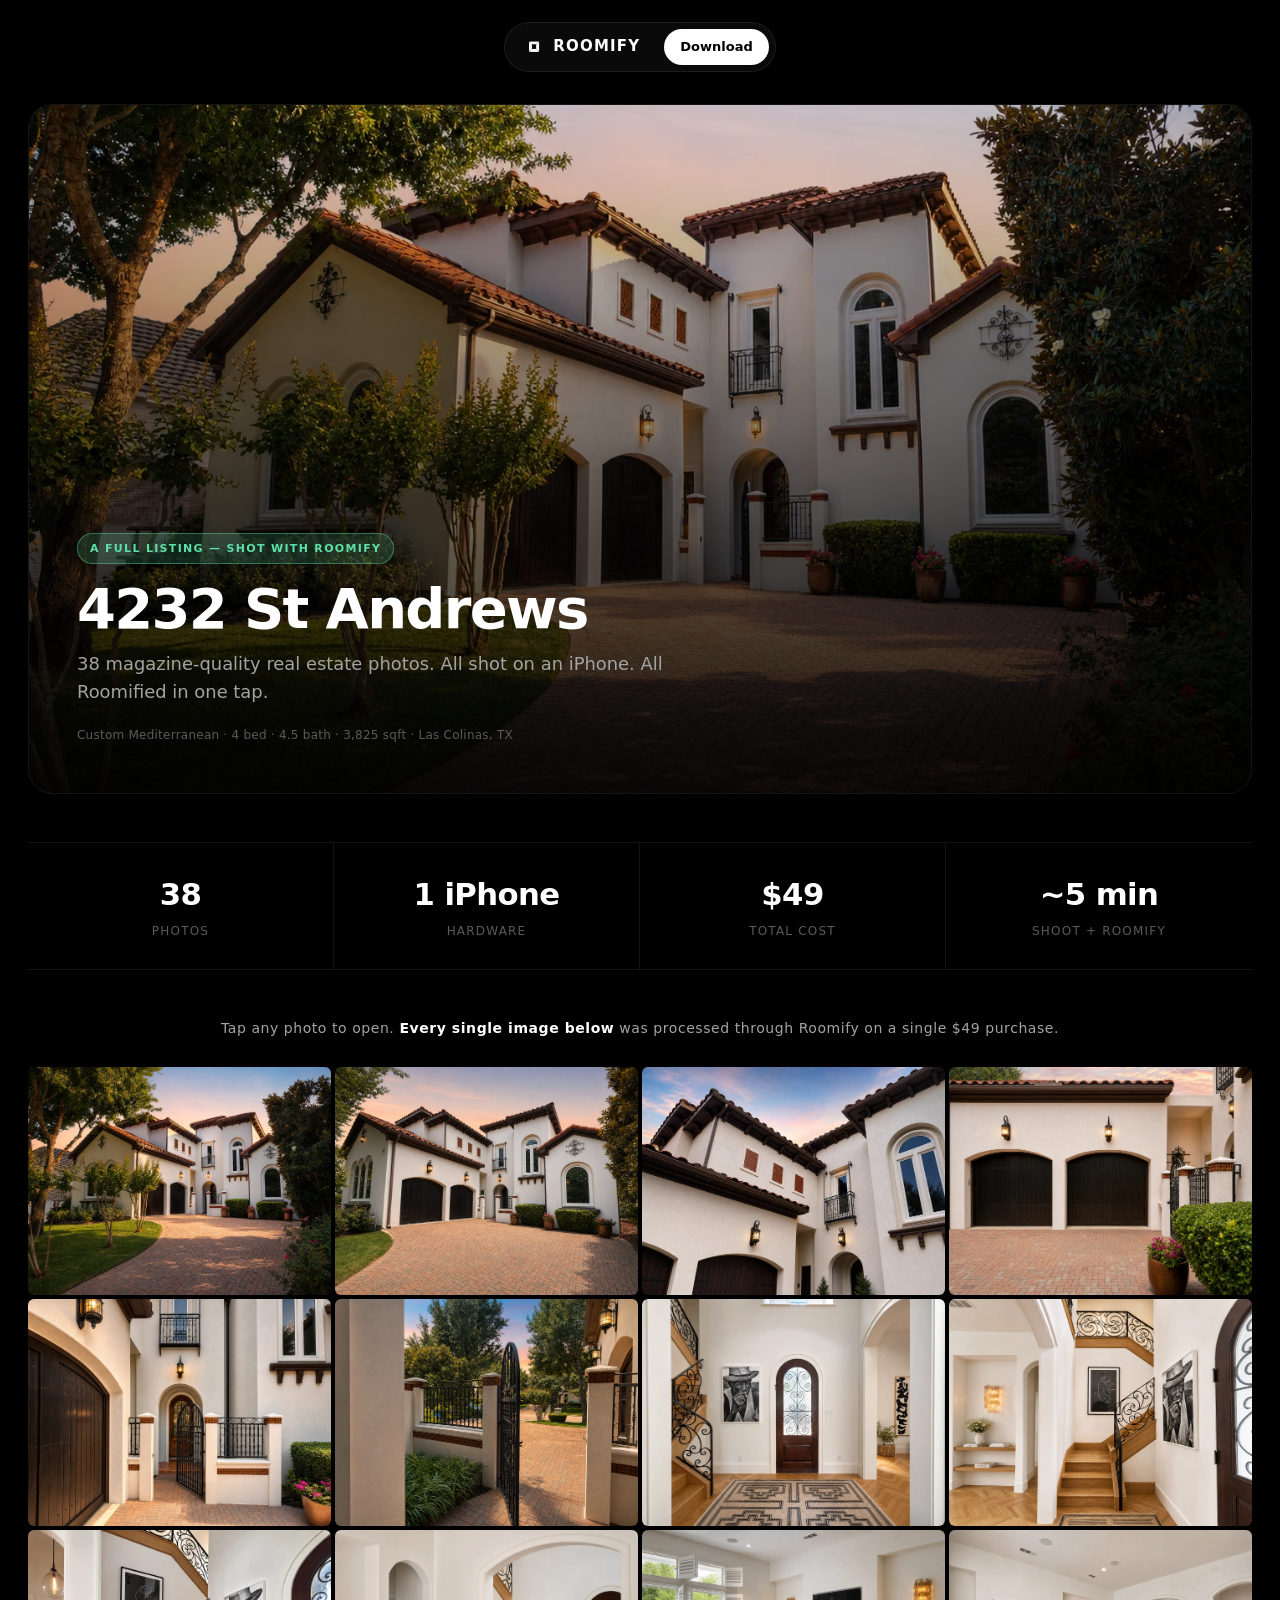
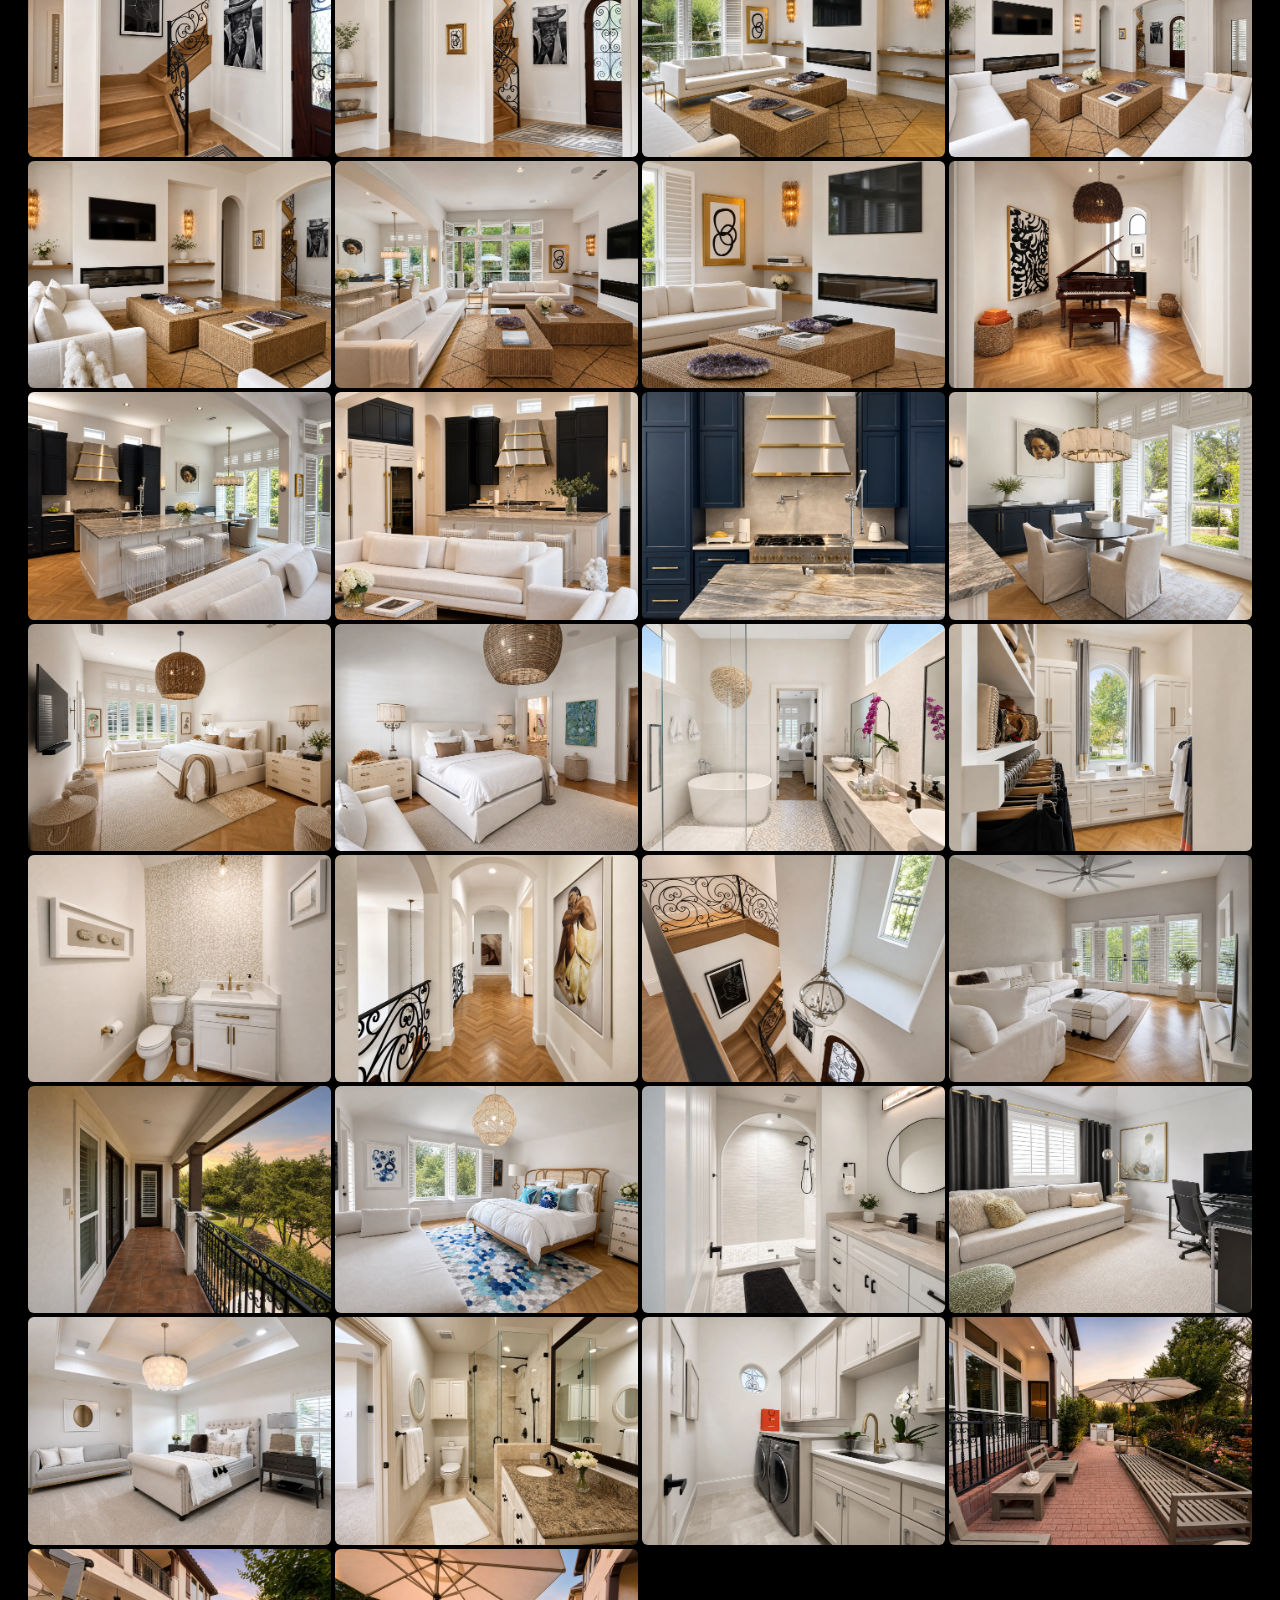
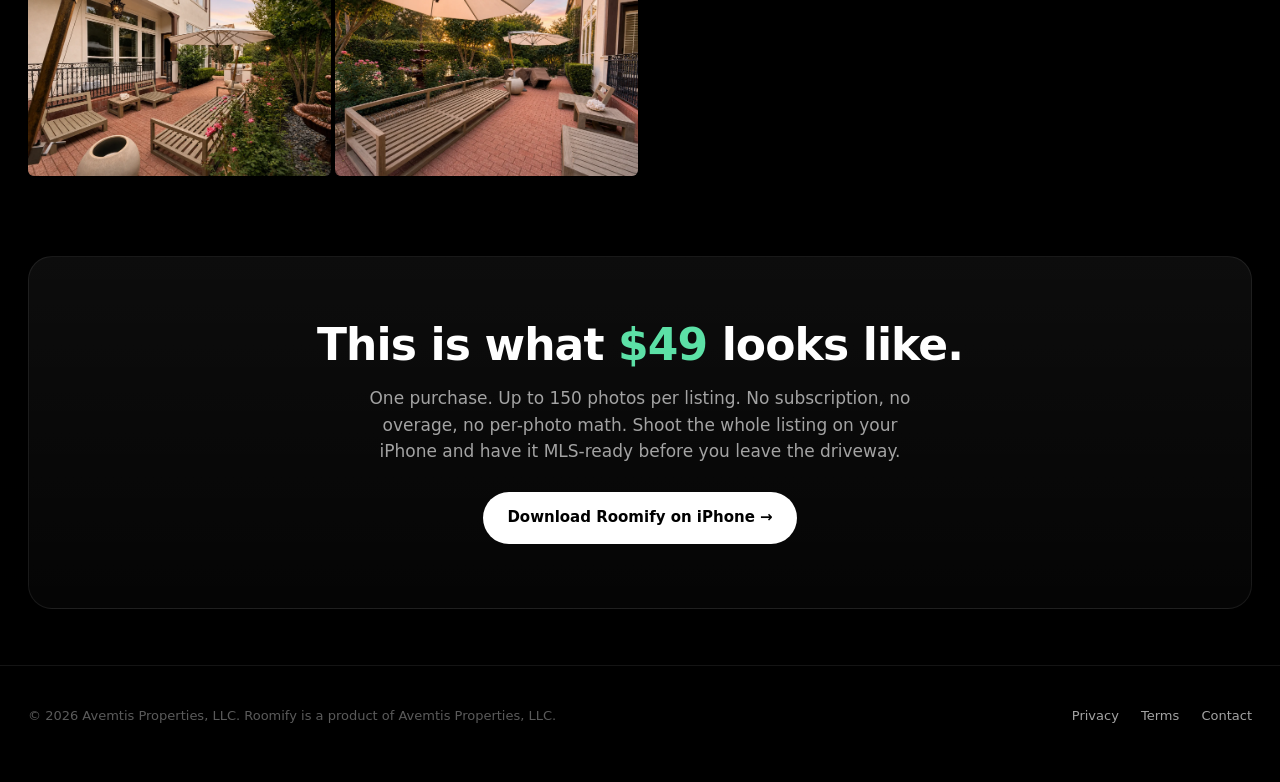
==== commit c60a7845: "Marketing site: wire all Download CTAs + Apple badge to the live App Store link App is live (id67835" ====
--- a/4232-st-andrews.html
+++ b/4232-st-andrews.html
@@ -17,7 +17,7 @@
       <img src="/assets/logo-white.png" alt="" />
       ROOMIFY
     </a>
-    <a class="nav-cta" href="/#download">Download</a>
+    <a class="nav-cta" href="https://apps.apple.com/app/id6783567068" target="_blank" rel="noopener">Download</a>
   </nav>
 </div>
 
@@ -63,7 +63,7 @@
   <section class="closing-card">
     <h2>This is what <span class="price">$49</span> looks like.</h2>
     <p>One purchase. Up to 150 photos per listing. No subscription, no overage, no per-photo math. Shoot the whole listing on your iPhone and have it MLS-ready before you leave the driveway.</p>
-    <a href="/#download" class="download-btn">Download Roomify on iPhone &rarr;</a>
+    <a href="https://apps.apple.com/app/id6783567068" target="_blank" rel="noopener" class="download-btn">Download Roomify on iPhone &rarr;</a>
   </section>
 
 </main>
